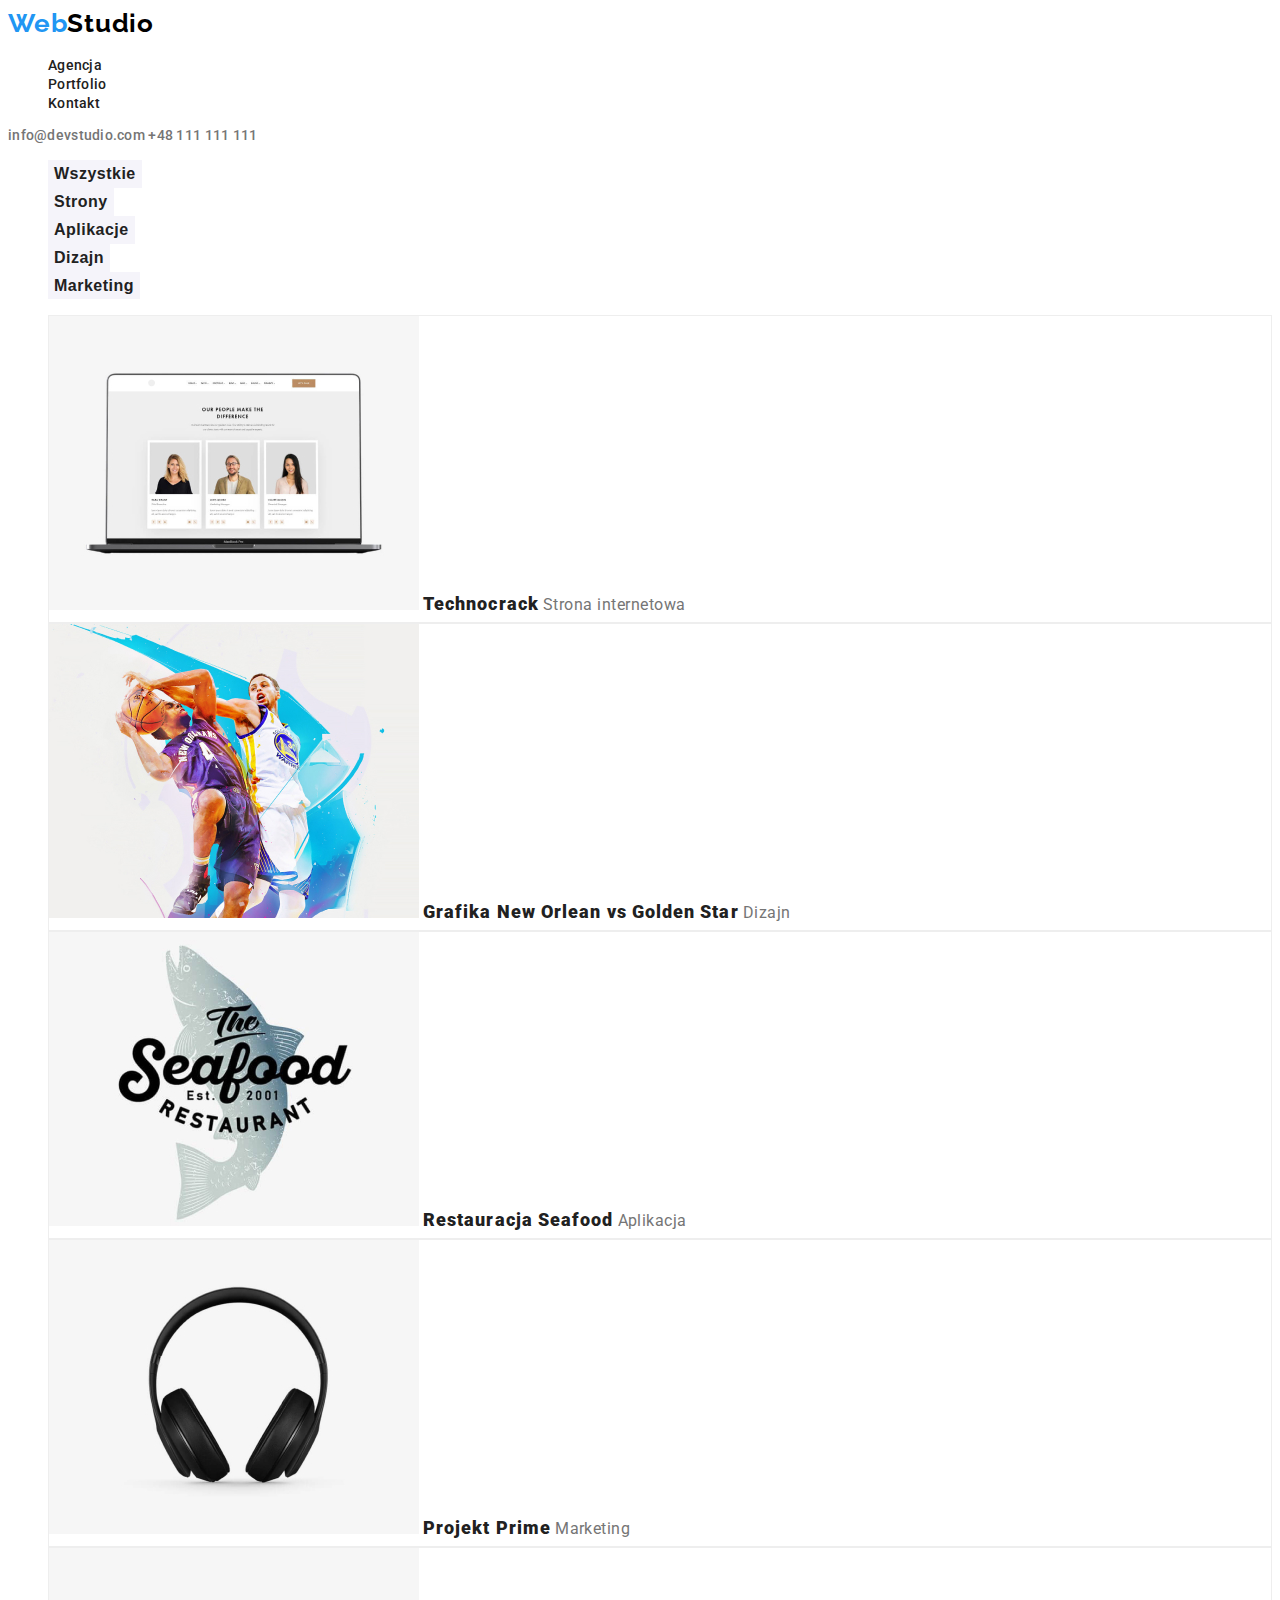
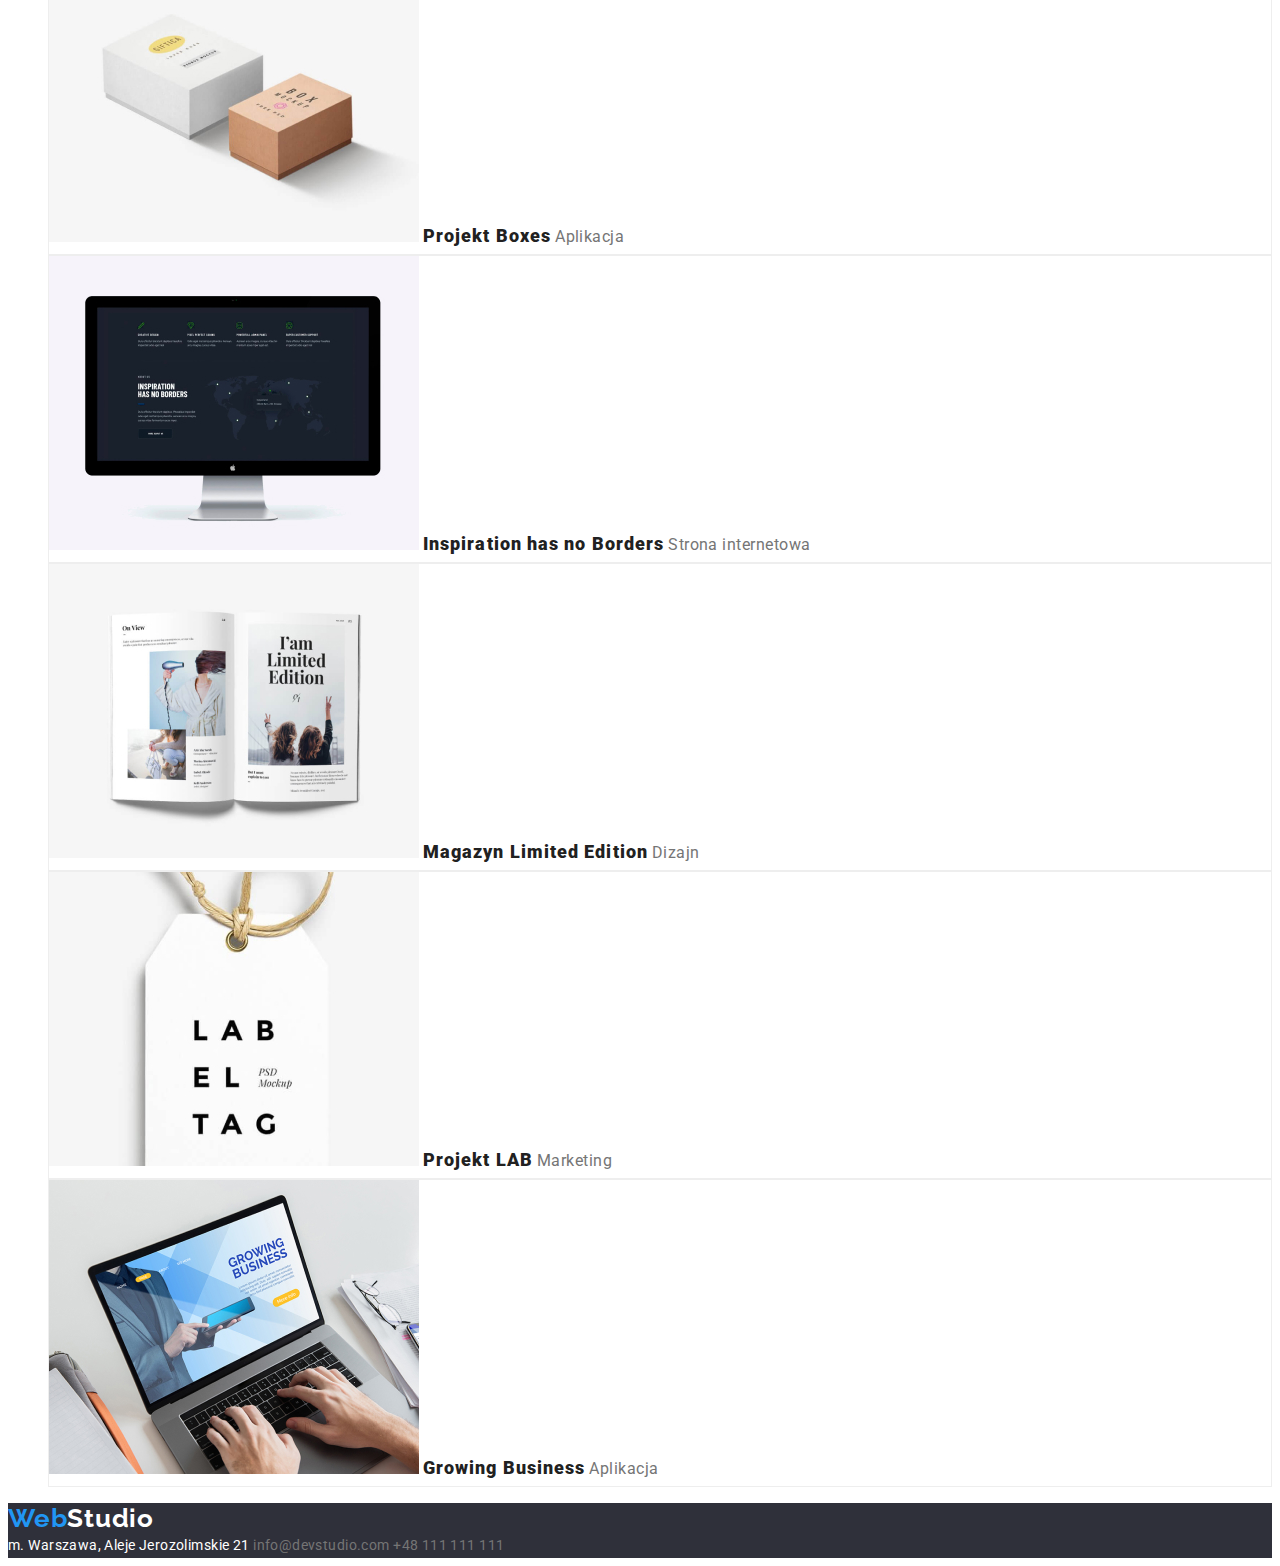
==== portfolio.html @ a043629a "Add files via upload" ====
<!DOCTYPE html>
<html lang="en">
    <head>
        <meta charset="UTF-8" />
        <meta http-equiv="X-UA-Compatible" content="IE=edge" />
        <meta name="viewport" content="width=device-width, initial-scale=1.0" />
        <title>Portfolio zadanie 2 GoIT</title>
        <!--font czcionka-->
        <link rel="preconnect" href="https://fonts.googleapis.com" />
        <link rel="preconnect" href="https://fonts.gstatic.com" crossorigin />
        <link
            href="https://fonts.googleapis.com/css2?family=Raleway:wght@700&family=Roboto:wght@400;500;700;900&display=swap"
            rel="stylesheet"
        />
        <!--CSS-->
        <link rel="stylesheet" href="style.css" />
    </head>
    <body>
        <header>
            <!--navigacja-->
            <nav class="navigation">
                <a class="logo" href="index.html"
                    ><span class="logo-web">Web</span>Studio</a
                >
                <ul class="main-nav">
                    <li><a href="#">Agencja</a></li>
                    <li>
                        <a href="portfolio.html">Portfolio</a>
                    </li>
                    <li><a href="#">Kontakt</a></li>
                </ul>
            </nav>
            <div class="header-contacts">
                <a href="mailto:info@devstudio.com">info@devstudio.com</a>
                <a href="tel:+48111111111">+48 111 111 111</a>
            </div>
        </header>
        <main>
            <!--przyciski-->
            <div class="button-portfolio">
                <ul class="button-portfolio-list">
                    <li>
                        <button type="button">
                            <b>Wszystkie</b>
                        </button>
                    </li>
                    <li>
                        <button type="button">
                            <b>Strony</b>
                        </button>
                    </li>
                    <li>
                        <button type="button">
                            <b>Aplikacje</b>
                        </button>
                    </li>
                    <li>
                        <button type="button">
                            <b>Dizajn</b>
                        </button>
                    </li>
                    <li>
                        <button type="button">
                            <b>Marketing</b>
                        </button>
                    </li>
                </ul>
            </div>
            <!--Menu-->
            <div>
                <ul class="portfolio-pages-list">
                    <li>
                        <img
                            src="images/technocrack.jpg"
                            alt="strona internetowa ekranie laptopa"
                            width="370"
                            height="294"
                        />
                        <span><b>Technocrack</b></span>
                        <span>Strona internetowa</span>
                    </li>
                    <li>
                        <img
                            src="images/new-graphics.jpg"
                            alt="dwóch zawodników koszykówki"
                            width="370"
                            height="294"
                        />
                        <span><b>Grafika New Orlean vs Golden Star</b></span>
                        <span>Dizajn</span>
                    </li>
                    <li>
                        <img
                            src="images/seafood-restaurant.jpg"
                            alt="logo z rybą"
                            width="370"
                            height="294"
                        />
                        <span><b>Restauracja Seafood</b></span>
                        <span>Aplikacja</span>
                    </li>
                    <li>
                        <img
                            src="images/project-prime.jpg"
                            alt="czarne słuchawki"
                            width="370"
                            height="294"
                        />
                        <span><b>Projekt Prime</b></span>
                        <span>Marketing</span>
                    </li>
                    <li>
                        <img
                            src="images/project-boxes.jpg"
                            alt="podpisane pudełka"
                            width="370"
                            height="294"
                        />
                        <span><b>Projekt Boxes</b></span>
                        <span>Aplikacja</span>
                    </li>
                    <li>
                        <img
                            src="images/boards.jpg"
                            alt="ekran monitora z aplikacją"
                            width="370"
                            height="294"
                        />
                        <span><b>Inspiration has no Borders</b></span>
                        <span>Strona internetowa</span>
                    </li>
                    <li>
                        <img
                            src="images/magazines.jpg"
                            alt="magazyn otwarty na losowej stronie"
                            width="370"
                            height="294"
                        />
                        <span><b>Magazyn Limited Edition</b></span>
                        <span>Dizajn</span>
                    </li>
                    <li>
                        <img
                            src="images/lab.jpg"
                            alt="etykieta lab"
                            width="370"
                            height="294"
                        />
                        <span><b>Projekt LAB</b></span>
                        <span>Marketing</span>
                    </li>
                    <li>
                        <img
                            src="images/business.jpg"
                            alt="osoba pracująca na laptopie"
                            width="370"
                            height="294"
                        />
                        <span><b>Growing Business</b></span>
                        <span>Aplikacja</span>
                    </li>
                </ul>
            </div>
        </main>
        <!--stopka-->
        <footer class="main-footer">
            <a class="logo" href="index.html"
                ><span class="logo-web">Web</span
                ><span class="logo-studio">Studio</span></a
            >
            <address class="footer-contacts">
                m. Warszawa, Aleje Jerozolimskie 21
                <a href="mailto:info@devstudio.com">info@devstudio.com</a>
                <a href="tel:+48111111111">+48 111 111 111</a>
            </address>
        </footer>
    </body>
</html>
---- style.css ----
:root {
    --color1: #000000;
    --color2: #2196f3;
    --color3: #757575;
    --color4: #2f303a;
    --color5: #ffffff;
    --color6: #f5f4fa;
    --color7: #212121;
}
body {
    font-family: 'Raleway', sans-serif;
    font-family: 'Roboto', sans-serif;
    color: var(--color7);
    background-color: var(--color5);
}
.navigation a {
    text-decoration: none;
}
.logo {
    color: var(--color1);
    font-family: 'Raleway', sans-serif;
    font-weight: 700;
    font-size: 26px;
    line-height: 1.19;
    letter-spacing: 0.03em;
    text-decoration: none;
}
.logo-web {
    color: var(--color2);
}

.main-nav {
    list-style: none;
}
.main-nav a {
    color: var(--color7);
    font-weight: 500;
    font-size: 14px;
    line-height: 1.14;
    letter-spacing: 0.02em;
}
.main-nav a:hover,
.main-nav a:focus {
    cursor: pointer;
    color: var(--color2);
}

.header-contacts {
    font-weight: 500;
    font-size: 14px;
    line-height: 1.14;
    letter-spacing: 0.02em;
}
.header-contacts a {
    color: var(--color3);
    text-decoration: none;
}
.header-contacts a:hover,
.header-contacts a:focus {
    cursor: pointer;
    color: var(--color2);
}

.main-question {
    background-color: var(--color4);
}
.main-question h1 {
    letter-spacing: 0.06em;
    text-transform: uppercase;
    color: var(--color5);
    font-weight: 900;
    font-size: 44px;
    line-height: 1.36;
}

.main-question button {
    background: var(--color2);
    color: var(--color5);
    font-weight: 700;
    font-size: 16px;
    line-height: 1.88;
    letter-spacing: 0.06em;
    border: none;
    cursor: pointer;
}
.descriptions-list {
    list-style: none;
}

.descriptions-list h3 {
    font-weight: 700;
    font-size: 14px;
    line-height: 1.14;
    letter-spacing: 0.03em;
    text-transform: uppercase;
}
.descriptions-list p {
    color: var(--color3);
    font-size: 14px;
    line-height: 1.71;
    letter-spacing: 0.03em;
}

.specification-images h2 {
    font-weight: 700;
    font-size: 36px;
    line-height: 1.16;
    letter-spacing: 0.03em;
}
.device-photos {
    list-style: none;
}
.our-team h2 {
    font-weight: 700;
    font-size: 36px;
    line-height: 1.16;
    letter-spacing: 0.03em;
}
.team-list {
    background: var(--color6);
    list-style: none;
}
.team-list li {
    background: var(--color5);
}

.team-list span:nth-child(even) {
    color: var(--color7);
    font-weight: 500;
    font-size: 16px;
    line-height: 1.18;
    letter-spacing: 0.03em;
}
.team-list span:nth-child(odd) {
    color: var(--color3);
    font-size: 16px;
    line-height: 1.18;
    letter-spacing: 0.03em;
}

.main-footer {
    background: var(--color4);
}
.logo-studio {
    color: var(--color5);
}
.footer-contacts {
    font-style: normal;
    font-size: 14px;
    line-height: 1.71;
    letter-spacing: 0.03em;
    color: var(--color5);
}
.footer-contacts a {
    color: var(--color3);
    text-decoration: none;
}
.footer-contacts a:hover,
.footer-contacts a:focus {
    cursor: pointer;
    color: var(--color2);
}

.button-portfolio-list {
    list-style: none;
}
.button-portfolio-list button {
    background-color: var(--color6);
    border: none;
    font-weight: 500;
    font-size: 16px;
    line-height: 1.62;
    letter-spacing: 0.03em;
    color: var(--color7);
    cursor: pointer;
}
.button-portfolio-list button:hover,
.button-portfolio-list button:focus {
    color: var(--color5);
    background: var(--color2);
}
.portfolio-pages-list {
    list-style: none;
}
.portfolio-pages-list li {
    border: 1px solid #eeeeee;
}
.portfolio-pages-list span:nth-child(even) {
    font-weight: 700;
    font-size: 18px;
    line-height: 2;
    letter-spacing: 0.06em;
}
.portfolio-pages-list span:nth-child(odd) {
    color: var(--color3);
    font-size: 16px;
    line-height: 1.88;
    letter-spacing: 0.03em;
}
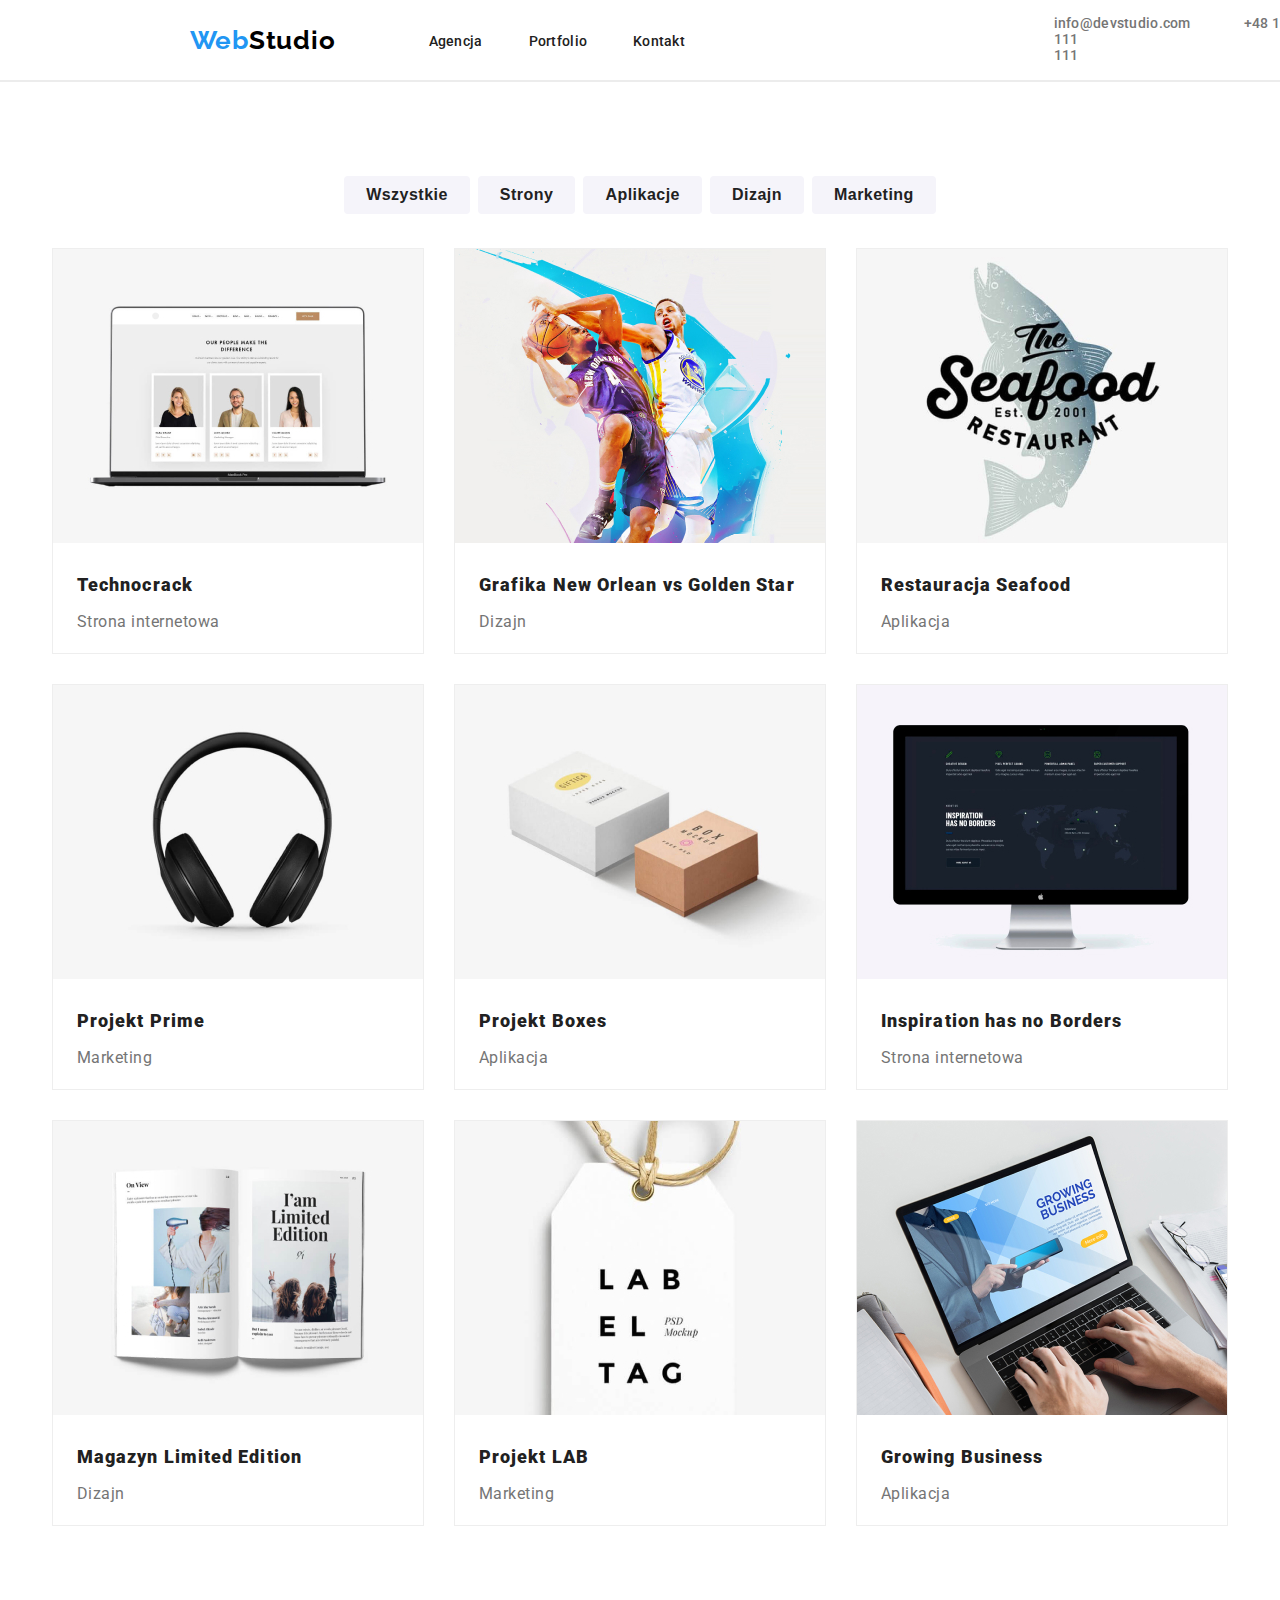
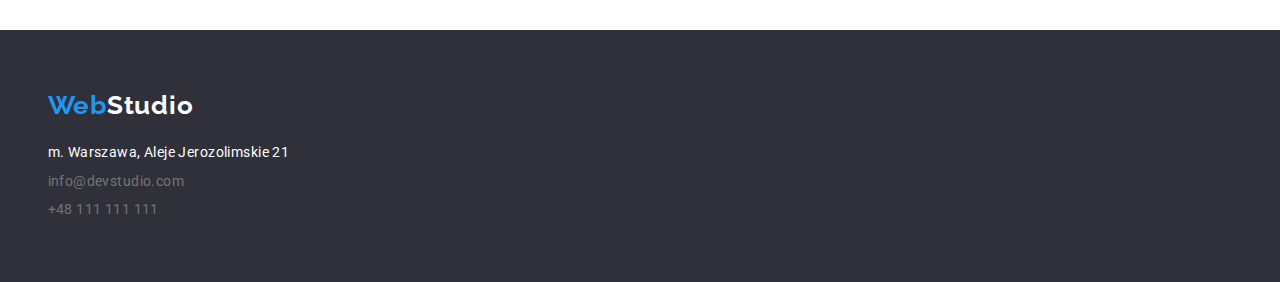
==== commit 47670991: "part 2 all content" ====
--- a/portfolio.html
+++ b/portfolio.html
@@ -1,178 +1,209 @@
 <!DOCTYPE html>
 <html lang="en">
-    <head>
-        <meta charset="UTF-8" />
-        <meta http-equiv="X-UA-Compatible" content="IE=edge" />
-        <meta name="viewport" content="width=device-width, initial-scale=1.0" />
-        <title>Portfolio zadanie 2 GoIT</title>
-        <!--font czcionka-->
-        <link rel="preconnect" href="https://fonts.googleapis.com" />
-        <link rel="preconnect" href="https://fonts.gstatic.com" crossorigin />
-        <link
-            href="https://fonts.googleapis.com/css2?family=Raleway:wght@700&family=Roboto:wght@400;500;700;900&display=swap"
-            rel="stylesheet"
-        />
-        <!--CSS-->
-        <link rel="stylesheet" href="style.css" />
-    </head>
-    <body>
-        <header>
-            <!--navigacja-->
-            <nav class="navigation">
-                <a class="logo" href="index.html"
-                    ><span class="logo-web">Web</span>Studio</a
-                >
-                <ul class="main-nav">
-                    <li><a href="#">Agencja</a></li>
-                    <li>
-                        <a href="portfolio.html">Portfolio</a>
-                    </li>
-                    <li><a href="#">Kontakt</a></li>
-                </ul>
-            </nav>
-            <div class="header-contacts">
-                <a href="mailto:info@devstudio.com">info@devstudio.com</a>
-                <a href="tel:+48111111111">+48 111 111 111</a>
-            </div>
-        </header>
-        <main>
-            <!--przyciski-->
-            <div class="button-portfolio">
-                <ul class="button-portfolio-list">
-                    <li>
-                        <button type="button">
-                            <b>Wszystkie</b>
-                        </button>
-                    </li>
-                    <li>
-                        <button type="button">
-                            <b>Strony</b>
-                        </button>
-                    </li>
-                    <li>
-                        <button type="button">
-                            <b>Aplikacje</b>
-                        </button>
-                    </li>
-                    <li>
-                        <button type="button">
-                            <b>Dizajn</b>
-                        </button>
-                    </li>
-                    <li>
-                        <button type="button">
-                            <b>Marketing</b>
-                        </button>
-                    </li>
-                </ul>
-            </div>
-            <!--Menu-->
-            <div>
-                <ul class="portfolio-pages-list">
-                    <li>
-                        <img
-                            src="images/technocrack.jpg"
-                            alt="strona internetowa ekranie laptopa"
-                            width="370"
-                            height="294"
-                        />
-                        <span><b>Technocrack</b></span>
-                        <span>Strona internetowa</span>
-                    </li>
-                    <li>
-                        <img
-                            src="images/new-graphics.jpg"
-                            alt="dwóch zawodników koszykówki"
-                            width="370"
-                            height="294"
-                        />
-                        <span><b>Grafika New Orlean vs Golden Star</b></span>
-                        <span>Dizajn</span>
-                    </li>
-                    <li>
-                        <img
-                            src="images/seafood-restaurant.jpg"
-                            alt="logo z rybą"
-                            width="370"
-                            height="294"
-                        />
-                        <span><b>Restauracja Seafood</b></span>
-                        <span>Aplikacja</span>
-                    </li>
-                    <li>
-                        <img
-                            src="images/project-prime.jpg"
-                            alt="czarne słuchawki"
-                            width="370"
-                            height="294"
-                        />
-                        <span><b>Projekt Prime</b></span>
-                        <span>Marketing</span>
-                    </li>
-                    <li>
-                        <img
-                            src="images/project-boxes.jpg"
-                            alt="podpisane pudełka"
-                            width="370"
-                            height="294"
-                        />
-                        <span><b>Projekt Boxes</b></span>
-                        <span>Aplikacja</span>
-                    </li>
-                    <li>
-                        <img
-                            src="images/boards.jpg"
-                            alt="ekran monitora z aplikacją"
-                            width="370"
-                            height="294"
-                        />
-                        <span><b>Inspiration has no Borders</b></span>
-                        <span>Strona internetowa</span>
-                    </li>
-                    <li>
-                        <img
-                            src="images/magazines.jpg"
-                            alt="magazyn otwarty na losowej stronie"
-                            width="370"
-                            height="294"
-                        />
-                        <span><b>Magazyn Limited Edition</b></span>
-                        <span>Dizajn</span>
-                    </li>
-                    <li>
-                        <img
-                            src="images/lab.jpg"
-                            alt="etykieta lab"
-                            width="370"
-                            height="294"
-                        />
-                        <span><b>Projekt LAB</b></span>
-                        <span>Marketing</span>
-                    </li>
-                    <li>
-                        <img
-                            src="images/business.jpg"
-                            alt="osoba pracująca na laptopie"
-                            width="370"
-                            height="294"
-                        />
-                        <span><b>Growing Business</b></span>
-                        <span>Aplikacja</span>
-                    </li>
-                </ul>
-            </div>
-        </main>
-        <!--stopka-->
-        <footer class="main-footer">
-            <a class="logo" href="index.html"
-                ><span class="logo-web">Web</span
-                ><span class="logo-studio">Studio</span></a
-            >
-            <address class="footer-contacts">
-                m. Warszawa, Aleje Jerozolimskie 21
-                <a href="mailto:info@devstudio.com">info@devstudio.com</a>
-                <a href="tel:+48111111111">+48 111 111 111</a>
-            </address>
-        </footer>
-    </body>
+  <head>
+    <meta charset="UTF-8" />
+    <meta http-equiv="X-UA-Compatible" content="IE=edge" />
+    <meta name="viewport" content="width=device-width, initial-scale=1.0" />
+    <title>Portfolio zadanie 3 GoIT</title>
+    <!--font czcionka-->
+    <link rel="preconnect" href="https://fonts.googleapis.com" />
+    <link rel="preconnect" href="https://fonts.gstatic.com" crossorigin />
+    <link
+      href="https://fonts.googleapis.com/css2?family=Raleway:wght@700&family=Roboto:wght@400;500;700;900&display=swap"
+      rel="stylesheet"
+    />
+    <!--CSS-->
+    <link
+      rel="stylesheet"
+      href="https://cdnjs.cloudflare.com/ajax/libs/modern-normalize/1.1.0/modern-normalize.min.css"
+      integrity="sha512-wpPYUAdjBVSE4KJnH1VR1HeZfpl1ub8YT/NKx4PuQ5NmX2tKuGu6U/JRp5y+Y8XG2tV+wKQpNHVUX03MfMFn9Q=="
+      crossorigin="anonymous"
+      referrerpolicy="no-referrer"
+    />
+    <link rel="stylesheet" href="css/style.css" />
+  </head>
+  <body>
+    <header class="header">
+      <nav class="navigation">
+        <a class="logo" href="index.html"
+          ><span class="logo-web">Web</span>Studio</a
+        >
+        <ul class="main-nav">
+          <li><a href="#">Agencja</a></li>
+          <li>
+            <a href="portfolio.html">Portfolio</a>
+          </li>
+          <li><a href="#">Kontakt</a></li>
+        </ul>
+      </nav>
+      <div class="header-contacts">
+        <a href="mailto:info@devstudio.com">info@devstudio.com</a>
+        <a href="tel:+48111111111" class="phone-number">+48 111 111 111</a>
+      </div>
+    </header>
+    <div class="line"></div>
+    <main class="portfolio-main">
+      <!--przyciski-->
+      <div class="button-portfolio">
+        <ul class="button-portfolio-list">
+          <li>
+            <button type="button">
+              <b>Wszystkie</b>
+            </button>
+          </li>
+          <li>
+            <button type="button">
+              <b>Strony</b>
+            </button>
+          </li>
+          <li>
+            <button type="button">
+              <b>Aplikacje</b>
+            </button>
+          </li>
+          <li>
+            <button type="button">
+              <b>Dizajn</b>
+            </button>
+          </li>
+          <li>
+            <button type="button">
+              <b>Marketing</b>
+            </button>
+          </li>
+        </ul>
+      </div>
+      <!--Menu-->
+      <div class="row-gap">
+        <ul class="portfolio-pages-list first-row">
+          <li>
+            <img
+              src="images/technocrack.jpg"
+              alt="strona internetowa ekranie laptopa"
+              width="370"
+              height="294"
+            />
+            <div class="tale">
+              <span><b>Technocrack</b></span>
+              <span>Strona internetowa</span>
+            </div>
+          </li>
+          <li>
+            <img
+              src="images/new-graphics.jpg"
+              alt="dwóch zawodników koszykówki"
+              width="370"
+              height="294"
+            />
+            <div class="tale">
+              <span><b>Grafika New Orlean vs Golden Star</b></span>
+              <span>Dizajn</span>
+            </div>
+          </li>
+          <li>
+            <img
+              src="images/seafood-restaurant.jpg"
+              alt="logo z rybą"
+              width="370"
+              height="294"
+            />
+            <div class="tale">
+              <span><b>Restauracja Seafood</b></span>
+              <span>Aplikacja</span>
+            </div>
+          </li>
+        </ul>
+        <ul class="portfolio-pages-list second-row">
+          <li>
+            <img
+              src="images/project-prime.jpg"
+              alt="czarne słuchawki"
+              width="370"
+              height="294"
+            />
+            <div class="tale">
+              <span><b>Projekt Prime</b></span>
+              <span>Marketing</span>
+            </div>
+          </li>
+          <li>
+            <img
+              src="images/project-boxes.jpg"
+              alt="podpisane pudełka"
+              width="370"
+              height="294"
+            />
+            <div class="tale">
+              <span><b>Projekt Boxes</b></span>
+              <span>Aplikacja</span>
+            </div>
+          </li>
+          <li>
+            <img
+              src="images/boards.jpg"
+              alt="ekran monitora z aplikacją"
+              width="370"
+              height="294"
+            />
+            <div class="tale">
+              <span><b>Inspiration has no Borders</b></span>
+              <span>Strona internetowa</span>
+            </div>
+          </li>
+        </ul>
+        <ul class="portfolio-pages-list third-row">
+          <li>
+            <img
+              src="images/magazines.jpg"
+              alt="magazyn otwarty na losowej stronie"
+              width="370"
+              height="294"
+            />
+            <div class="tale">
+              <span><b>Magazyn Limited Edition</b></span>
+              <span>Dizajn</span>
+            </div>
+          </li>
+          <li>
+            <img
+              src="images/lab.jpg"
+              alt="etykieta lab"
+              width="370"
+              height="294"
+            />
+            <div class="tale">
+              <span><b>Projekt LAB</b></span>
+              <span>Marketing</span>
+            </div>
+          </li>
+          <li>
+            <img
+              src="images/business.jpg"
+              alt="osoba pracująca na laptopie"
+              width="370"
+              height="294"
+            />
+            <div class="tale">
+              <span><b>Growing Business</b></span>
+              <span>Aplikacja</span>
+            </div>
+          </li>
+        </ul>
+      </div>
+    </main>
+    <!--stopka-->
+    <footer class="main-footer">
+      <div class="container">
+        <a class="logo" href="index.html"
+          ><span class="logo-web">Web</span
+          ><span class="logo-studio">Studio</span></a
+        >
+        <address class="footer-contacts">
+          m. Warszawa, Aleje Jerozolimskie 21
+          <a href="mailto:info@devstudio.com">info@devstudio.com</a>
+          <a href="tel:+48111111111">+48 111 111 111</a>
+        </address>
+      </div>
+    </footer>
+  </body>
 </html>
--- a/css/style.css
+++ b/css/style.css
@@ -0,0 +1,375 @@
+:root {
+  --color1: #000000;
+  --color2: #2196f3;
+  --color3: #757575;
+  --color4: #2f303a;
+  --color5: #ffffff;
+  --color6: #f5f4fa;
+  --color7: #212121;
+  --color8: #ececec;
+}
+* {
+  margin: 0;
+  padding: 9;
+}
+body {
+  font-family: "Raleway", sans-serif;
+  font-family: "Roboto", sans-serif;
+  color: var(--color7);
+  background-color: var(--color5);
+}
+
+a {
+  text-decoration: none;
+}
+ul {
+  list-style: none;
+}
+
+.header {
+  height: 80px;
+  display: flex;
+  align-items: center;
+  padding-top: 0px;
+  margin: 0 auto;
+  justify-content: center;
+}
+.navigation {
+  display: flex;
+  padding-left: 215px;
+}
+
+.logo {
+  color: var(--color1);
+  font-family: "Raleway", sans-serif;
+  font-weight: 700;
+  font-size: 26px;
+  line-height: 1.19;
+  letter-spacing: 0.03em;
+  text-decoration: none;
+}
+.logo-web {
+  color: var(--color2);
+}
+.main-nav {
+  display: flex;
+  align-items: center;
+  width: 254px;
+  margin: 0;
+  margin-right: 371px;
+  margin-left: 93px;
+  gap: 46px;
+  padding-left: 0px;
+}
+.main-nav a {
+  color: var(--color7);
+  font-weight: 500;
+  font-size: 14px;
+  line-height: 1.14;
+  letter-spacing: 0.02em;
+}
+.main-nav a:hover,
+.main-nav a:focus {
+  cursor: pointer;
+  color: var(--color2);
+}
+
+.header-contacts {
+  font-weight: 500;
+  font-size: 14px;
+  line-height: 1.14;
+  letter-spacing: 0.02em;
+}
+.header-contacts a {
+  color: var(--color3);
+}
+.header-contacts a:hover,
+.header-contacts a:focus {
+  cursor: pointer;
+  color: var(--color2);
+}
+.main {
+  margin: 0 auto;
+}
+.main-question {
+  background-color: var(--color4);
+  height: 600px;
+  display: flex;
+  flex-direction: column;
+  align-items: center;
+  gap: 40px;
+  justify-content: center;
+}
+.main-question h1 {
+  letter-spacing: 0.06em;
+  text-transform: uppercase;
+  color: var(--color5);
+  font-weight: 900;
+  font-size: 44px;
+  line-height: 1.36;
+}
+
+.main-question button {
+  background: var(--color2);
+  color: var(--color5);
+  font-weight: 700;
+  font-size: 16px;
+  line-height: 1.88;
+  letter-spacing: 0.06em;
+  cursor: pointer;
+  box-shadow: 0px 4px 4px rgba(0, 0, 0, 0.15);
+  border-radius: 4px;
+  width: 200px;
+  height: 50px;
+}
+.descriptions-list {
+  display: flex;
+  justify-content: center;
+  gap: 30px;
+  margin-top: 94px;
+  padding-left: 0px;
+}
+
+.descriptions-list h3 {
+  font-weight: 700;
+  font-size: 14px;
+  line-height: 1.14;
+  letter-spacing: 0.03em;
+  text-transform: uppercase;
+}
+.descriptions-list p {
+  color: var(--color3);
+  font-size: 14px;
+  line-height: 1.71;
+  letter-spacing: 0.03em;
+  width: 270px;
+  height: 75px;
+  padding-top: 10px;
+}
+.specification-images {
+  display: flex;
+  justify-items: center;
+  flex-direction: column;
+  align-items: center;
+  gap: 50px;
+}
+.specification-images h2 {
+  font-weight: 700;
+  font-size: 36px;
+  line-height: 1.16;
+  letter-spacing: 0.03em;
+  margin-top: 94px;
+}
+.device-photos {
+  display: flex;
+  gap: 30px;
+  margin-bottom: 94px;
+  padding-left: 0px;
+}
+
+.our-team {
+  padding-top: 94px;
+  background: var(--color6);
+  display: flex;
+  flex-direction: column;
+  gap: 50px;
+}
+
+.our-team h2 {
+  font-weight: 700;
+  font-size: 36px;
+  line-height: 1.16;
+  letter-spacing: 0.03em;
+  text-align: center;
+}
+.team-list {
+  display: flex;
+  justify-content: center;
+  align-items: center;
+  gap: 30px;
+  margin-bottom: 94px;
+  padding-left: 0px;
+}
+.team-list li {
+  background: var(--color5);
+  width: 270px;
+  height: 368px;
+  box-shadow: 0px 1px 3px rgba(0, 0, 0, 0.12), 0px 1px 1px rgba(0, 0, 0, 0.14),
+    0px 2px 1px rgba(0, 0, 0, 0.2);
+  border-radius: 0px 0px 4px 4px;
+  display: flex;
+  flex-direction: column;
+  gap: 30px;
+}
+
+.team-list span:nth-child(odd) {
+  color: var(--color7);
+  font-weight: 500;
+  font-size: 16px;
+  line-height: 1.18;
+  letter-spacing: 0.03em;
+}
+.team-list span:nth-child(even) {
+  color: var(--color3);
+  font-size: 16px;
+  line-height: 1.18;
+  letter-spacing: 0.03em;
+}
+
+.team-list .employee {
+  display: flex;
+  flex-direction: column;
+  gap: 10px;
+  align-items: center;
+}
+
+.main-footer {
+  background: var(--color4);
+  height: 252px;
+  display: flex;
+  justify-content: center;
+}
+
+.main-footer .container {
+  display: flex;
+  flex-direction: column;
+  gap: 20px;
+  justify-content: center;
+  padding-left: 15px;
+}
+
+.logo-studio {
+  color: var(--color5);
+}
+
+.footer-contacts {
+  font-style: normal;
+  font-size: 14px;
+  line-height: 1.71;
+  letter-spacing: 0.03em;
+  color: var(--color5);
+  display: flex;
+  flex-direction: column;
+  justify-content: space-between;
+  height: 81px;
+}
+
+.footer-contacts a {
+  color: var(--color3);
+}
+
+.footer-contacts a:hover,
+.footer-contacts a:focus {
+  cursor: pointer;
+  color: var(--color2);
+}
+
+.portfolio-main {
+  height: 1360px;
+  margin-top: 94px;
+  margin-bottom: 94px;
+  display: flex;
+  flex-direction: column;
+  align-items: center;
+  gap: 34px;
+}
+
+.button-portfolio-list {
+  display: flex;
+  gap: 8px;
+  padding: 0;
+  width: 572;
+  height: 54;
+}
+
+.button-portfolio-list button {
+  background-color: var(--color6);
+  border: none;
+  font-weight: 500;
+  font-size: 16px;
+  line-height: 1.62;
+  letter-spacing: 0.03em;
+  color: var(--color7);
+  cursor: pointer;
+  border-radius: 4px;
+  padding: 6px 22px;
+}
+.button-portfolio-list button:hover,
+.button-portfolio-list button:focus {
+  color: var(--color5);
+  background: var(--color2);
+  box-shadow: 0px 3px 1px rgba(0, 0, 0, 0.1), 0px 1px 2px rgba(0, 0, 0, 0.08),
+    0px 2px 2px rgba(0, 0, 0, 0.12);
+  border-radius: 4px;
+}
+
+.portfolio-pages-list {
+  display: flex;
+  padding-left: 0%;
+}
+
+.first-row {
+  display: flex;
+  gap: 30px;
+  padding-left: 0;
+  padding-right: 0;
+}
+
+.second-row {
+  display: flex;
+  gap: 30px;
+  padding-left: 0;
+  padding-right: 0;
+}
+
+.third-row {
+  display: flex;
+  gap: 30px;
+  padding-left: 0;
+  padding-right: 0;
+}
+
+.row-gap {
+  display: flex;
+  flex-direction: column;
+  gap: 30px;
+}
+.tale {
+  display: flex;
+  flex-direction: column;
+  gap: 4px;
+  align-items: flex-start;
+  padding: 20px 24px;
+}
+.portfolio-pages-list li {
+  border: 1px solid #eeeeee;
+  width: 370px;
+  height: 404px;
+}
+.portfolio-pages-list span:nth-child(odd) {
+  font-weight: 700;
+  font-size: 18px;
+  line-height: 2;
+  letter-spacing: 0.06em;
+}
+.portfolio-pages-list span:nth-child(even) {
+  color: var(--color3);
+  font-size: 16px;
+  line-height: 1.88;
+  letter-spacing: 0.03em;
+}
+
+.container {
+  width: 1200px;
+  margin: 0;
+}
+
+.phone-number {
+  margin-left: 50px;
+  margin-right: 227px;
+  padding: 0;
+}
+
+.line {
+  border: 1px solid var(--color8);
+}
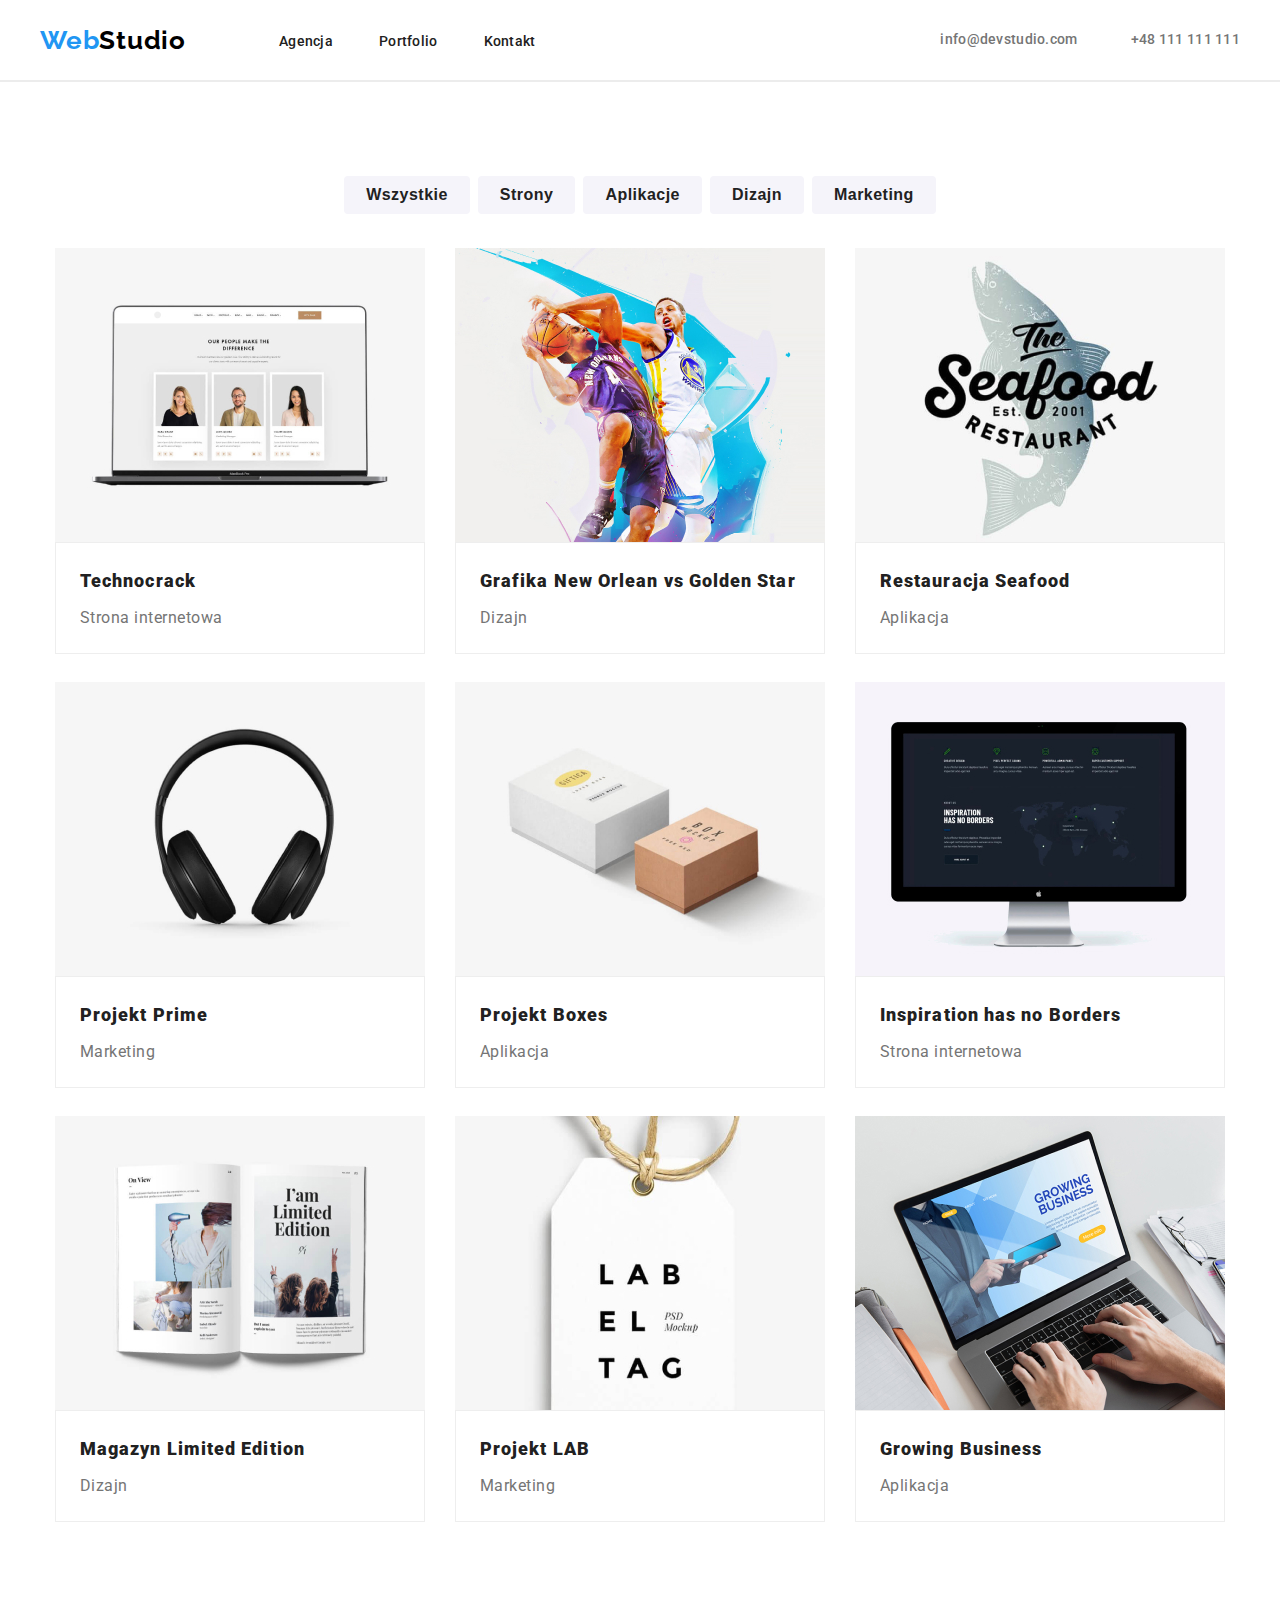
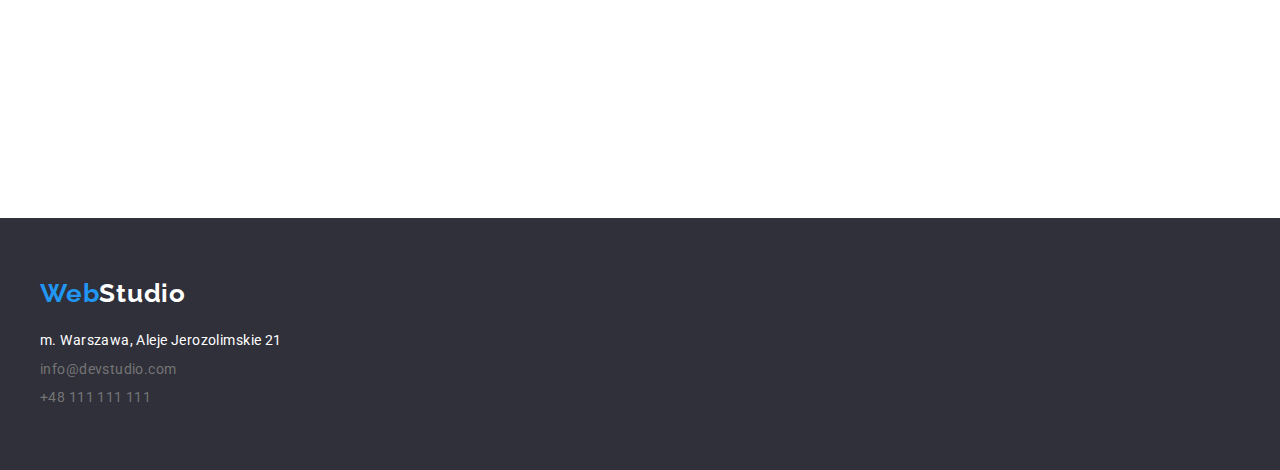
==== commit deaed172: "fix part 3" ====
--- a/portfolio.html
+++ b/portfolio.html
@@ -23,7 +23,7 @@
     <link rel="stylesheet" href="css/style.css" />
   </head>
   <body>
-    <header class="header">
+    <header class="header container">
       <nav class="navigation">
         <a class="logo" href="index.html"
           ><span class="logo-web">Web</span>Studio</a
@@ -42,7 +42,7 @@
       </div>
     </header>
     <div class="line"></div>
-    <main class="portfolio-main">
+    <main class="portfolio-main section">
       <!--przyciski-->
       <div class="button-portfolio">
         <ul class="button-portfolio-list">
--- a/css/style.css
+++ b/css/style.css
@@ -10,13 +10,15 @@
 }
 * {
   margin: 0;
-  padding: 9;
+  padding: 0;
 }
 body {
-  font-family: "Raleway", sans-serif;
   font-family: "Roboto", sans-serif;
   color: var(--color7);
   background-color: var(--color5);
+  max-width: 1600px;
+  margin-left: auto;
+  margin-right: auto;
 }
 
 a {
@@ -32,11 +34,10 @@
   align-items: center;
   padding-top: 0px;
   margin: 0 auto;
-  justify-content: center;
+  justify-content: space-between;
 }
 .navigation {
   display: flex;
-  padding-left: 215px;
 }
 
 .logo {
@@ -54,9 +55,9 @@
 .main-nav {
   display: flex;
   align-items: center;
-  width: 254px;
+
   margin: 0;
-  margin-right: 371px;
+
   margin-left: 93px;
   gap: 46px;
   padding-left: 0px;
@@ -79,6 +80,7 @@
   font-size: 14px;
   line-height: 1.14;
   letter-spacing: 0.02em;
+  margin-right: 0px;
 }
 .header-contacts a {
   color: var(--color3);
@@ -107,6 +109,9 @@
   font-weight: 900;
   font-size: 44px;
   line-height: 1.36;
+  margin-left: 452px;
+  margin-right: 452px;
+  text-align: center;
 }
 
 .main-question button {
@@ -121,12 +126,14 @@
   border-radius: 4px;
   width: 200px;
   height: 50px;
+  border: none;
+  outline: none;
 }
 .descriptions-list {
   display: flex;
   justify-content: center;
   gap: 30px;
-  margin-top: 94px;
+
   padding-left: 0px;
 }
 
@@ -152,18 +159,18 @@
   flex-direction: column;
   align-items: center;
   gap: 50px;
+  margin-bottom: 94px;
 }
 .specification-images h2 {
   font-weight: 700;
   font-size: 36px;
   line-height: 1.16;
   letter-spacing: 0.03em;
-  margin-top: 94px;
 }
 .device-photos {
   display: flex;
   gap: 30px;
-  margin-bottom: 94px;
+
   padding-left: 0px;
 }
 
@@ -266,8 +273,8 @@
 
 .portfolio-main {
   height: 1360px;
-  margin-top: 94px;
-  margin-bottom: 94px;
+
+  margin-bottom: 188px;
   display: flex;
   flex-direction: column;
   align-items: center;
@@ -340,9 +347,10 @@
   gap: 4px;
   align-items: flex-start;
   padding: 20px 24px;
+  border: 1px solid #eeeeee;
+  margin-top: -4px;
 }
 .portfolio-pages-list li {
-  border: 1px solid #eeeeee;
   width: 370px;
   height: 404px;
 }
@@ -361,13 +369,17 @@
 
 .container {
   width: 1200px;
-  margin: 0;
+  margin: 0 auto;
+  padding: 0 15px;
+}
+
+.section {
+  padding-top: 94px;
+  padding-bottom: 94px;
 }
 
 .phone-number {
   margin-left: 50px;
-  margin-right: 227px;
-  padding: 0;
 }
 
 .line {
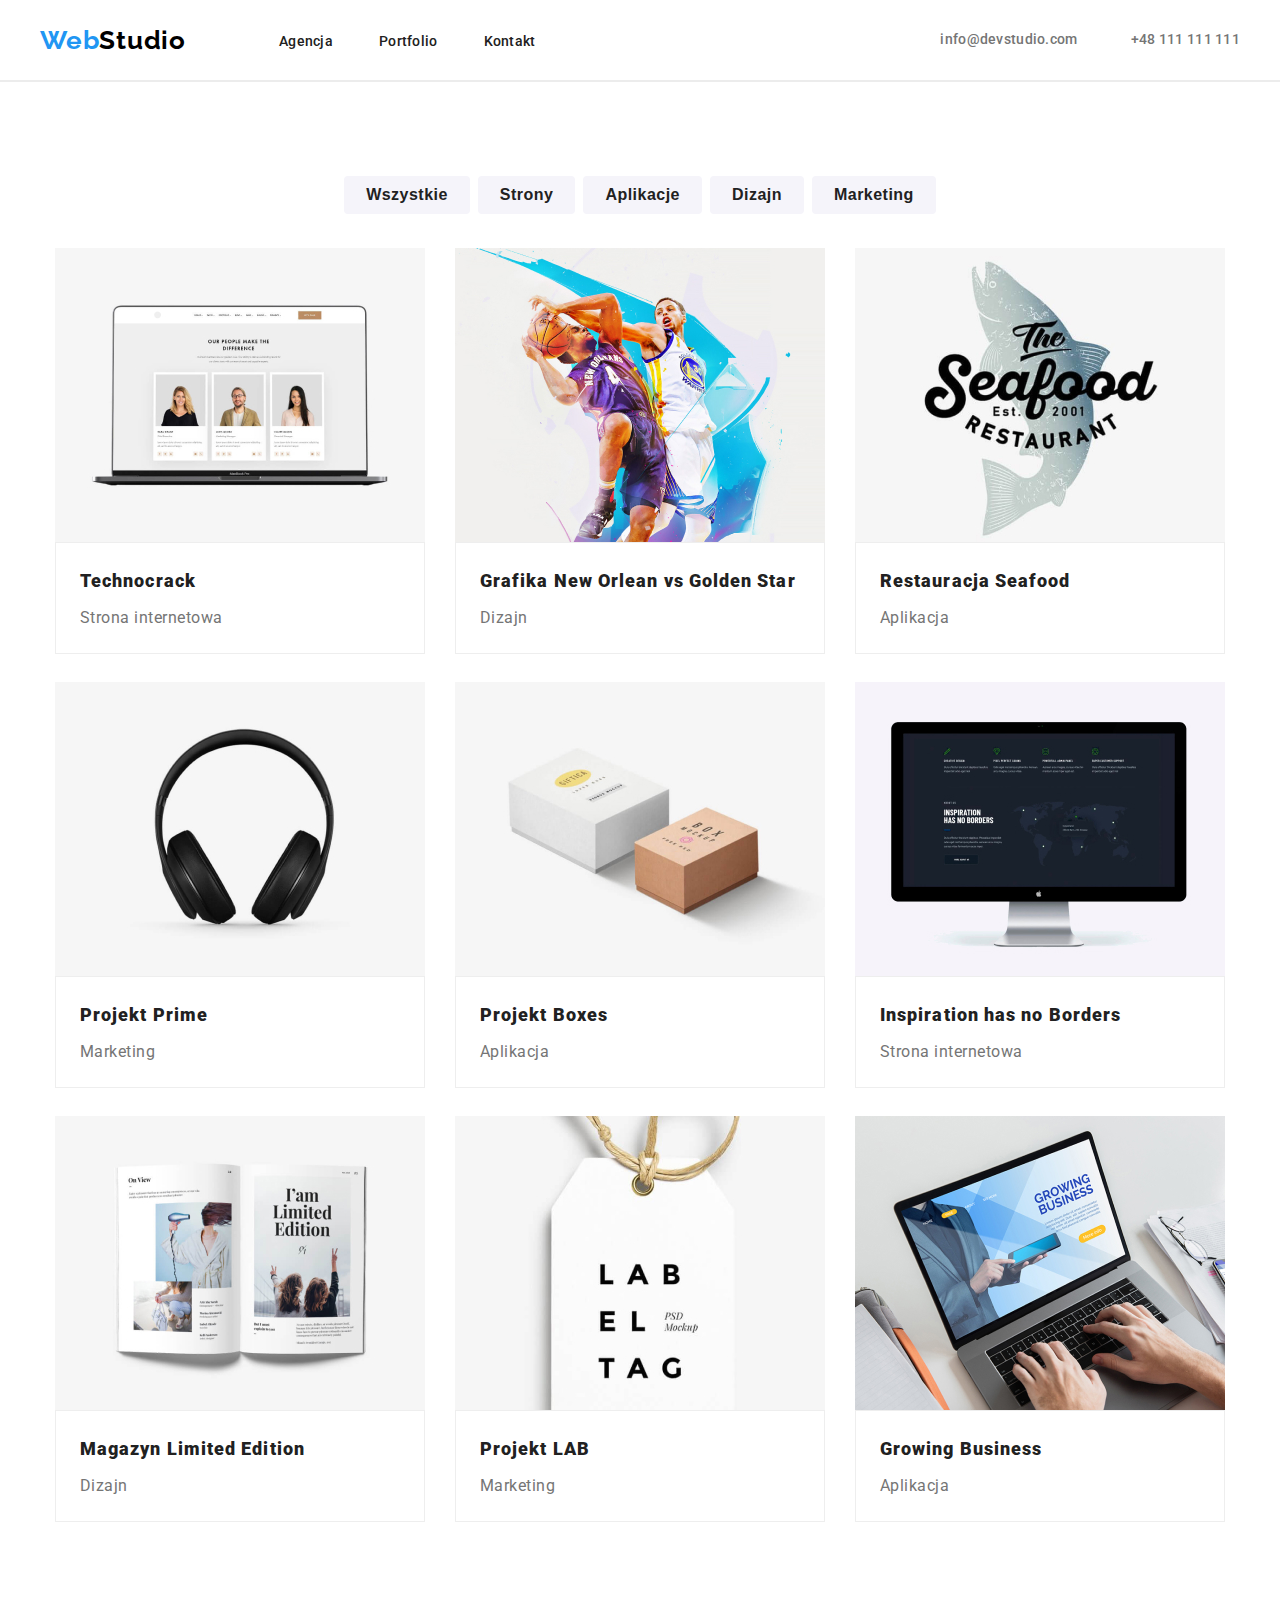
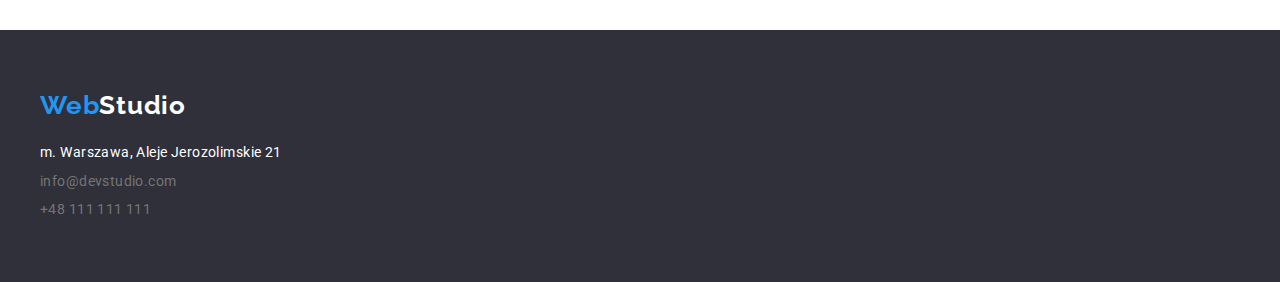
==== commit 4a84e34f: "fix part 4" ====
--- a/portfolio.html
+++ b/portfolio.html
@@ -1,209 +1,218 @@
 <!DOCTYPE html>
 <html lang="en">
-  <head>
-    <meta charset="UTF-8" />
-    <meta http-equiv="X-UA-Compatible" content="IE=edge" />
-    <meta name="viewport" content="width=device-width, initial-scale=1.0" />
-    <title>Portfolio zadanie 3 GoIT</title>
-    <!--font czcionka-->
-    <link rel="preconnect" href="https://fonts.googleapis.com" />
-    <link rel="preconnect" href="https://fonts.gstatic.com" crossorigin />
-    <link
-      href="https://fonts.googleapis.com/css2?family=Raleway:wght@700&family=Roboto:wght@400;500;700;900&display=swap"
-      rel="stylesheet"
-    />
-    <!--CSS-->
-    <link
-      rel="stylesheet"
-      href="https://cdnjs.cloudflare.com/ajax/libs/modern-normalize/1.1.0/modern-normalize.min.css"
-      integrity="sha512-wpPYUAdjBVSE4KJnH1VR1HeZfpl1ub8YT/NKx4PuQ5NmX2tKuGu6U/JRp5y+Y8XG2tV+wKQpNHVUX03MfMFn9Q=="
-      crossorigin="anonymous"
-      referrerpolicy="no-referrer"
-    />
-    <link rel="stylesheet" href="css/style.css" />
-  </head>
-  <body>
-    <header class="header container">
-      <nav class="navigation">
-        <a class="logo" href="index.html"
-          ><span class="logo-web">Web</span>Studio</a
-        >
-        <ul class="main-nav">
-          <li><a href="#">Agencja</a></li>
-          <li>
-            <a href="portfolio.html">Portfolio</a>
-          </li>
-          <li><a href="#">Kontakt</a></li>
-        </ul>
-      </nav>
-      <div class="header-contacts">
-        <a href="mailto:info@devstudio.com">info@devstudio.com</a>
-        <a href="tel:+48111111111" class="phone-number">+48 111 111 111</a>
-      </div>
-    </header>
-    <div class="line"></div>
-    <main class="portfolio-main section">
-      <!--przyciski-->
-      <div class="button-portfolio">
-        <ul class="button-portfolio-list">
-          <li>
-            <button type="button">
-              <b>Wszystkie</b>
-            </button>
-          </li>
-          <li>
-            <button type="button">
-              <b>Strony</b>
-            </button>
-          </li>
-          <li>
-            <button type="button">
-              <b>Aplikacje</b>
-            </button>
-          </li>
-          <li>
-            <button type="button">
-              <b>Dizajn</b>
-            </button>
-          </li>
-          <li>
-            <button type="button">
-              <b>Marketing</b>
-            </button>
-          </li>
-        </ul>
-      </div>
-      <!--Menu-->
-      <div class="row-gap">
-        <ul class="portfolio-pages-list first-row">
-          <li>
-            <img
-              src="images/technocrack.jpg"
-              alt="strona internetowa ekranie laptopa"
-              width="370"
-              height="294"
-            />
-            <div class="tale">
-              <span><b>Technocrack</b></span>
-              <span>Strona internetowa</span>
+    <head>
+        <meta charset="UTF-8" />
+        <meta http-equiv="X-UA-Compatible" content="IE=edge" />
+        <meta name="viewport" content="width=device-width, initial-scale=1.0" />
+        <title>Portfolio zadanie 3 GoIT</title>
+        <!--font czcionka-->
+        <link rel="preconnect" href="https://fonts.googleapis.com" />
+        <link rel="preconnect" href="https://fonts.gstatic.com" crossorigin />
+        <link
+            href="https://fonts.googleapis.com/css2?family=Raleway:wght@700&family=Roboto:wght@400;500;700;900&display=swap"
+            rel="stylesheet"
+        />
+        <!--CSS-->
+        <link
+            rel="stylesheet"
+            href="https://cdnjs.cloudflare.com/ajax/libs/modern-normalize/1.1.0/modern-normalize.min.css"
+            integrity="sha512-wpPYUAdjBVSE4KJnH1VR1HeZfpl1ub8YT/NKx4PuQ5NmX2tKuGu6U/JRp5y+Y8XG2tV+wKQpNHVUX03MfMFn9Q=="
+            crossorigin="anonymous"
+            referrerpolicy="no-referrer"
+        />
+        <link rel="stylesheet" href="css/style.css" />
+    </head>
+    <body>
+        <header class="header">
+            <div class="container">
+                <nav class="navigation">
+                    <a class="logo" href="index.html"
+                        ><span class="logo-web">Web</span>Studio</a
+                    >
+                    <ul class="main-nav">
+                        <li><a href="#">Agencja</a></li>
+                        <li>
+                            <a href="portfolio.html">Portfolio</a>
+                        </li>
+                        <li><a href="#">Kontakt</a></li>
+                    </ul>
+                </nav>
+                <div class="header-contacts">
+                    <a href="mailto:info@devstudio.com">info@devstudio.com</a>
+                    <a href="tel:+48111111111" class="phone-number"
+                        >+48 111 111 111</a
+                    >
+                </div>
             </div>
-          </li>
-          <li>
-            <img
-              src="images/new-graphics.jpg"
-              alt="dwóch zawodników koszykówki"
-              width="370"
-              height="294"
-            />
-            <div class="tale">
-              <span><b>Grafika New Orlean vs Golden Star</b></span>
-              <span>Dizajn</span>
+            <div class="line"></div>
+        </header>
+        <main class="portfolio-main section">
+            <div class="container">
+                <div class="button-portfolio">
+                    <ul class="button-portfolio-list">
+                        <li>
+                            <button type="button">
+                                <b>Wszystkie</b>
+                            </button>
+                        </li>
+                        <li>
+                            <button type="button">
+                                <b>Strony</b>
+                            </button>
+                        </li>
+                        <li>
+                            <button type="button">
+                                <b>Aplikacje</b>
+                            </button>
+                        </li>
+                        <li>
+                            <button type="button">
+                                <b>Dizajn</b>
+                            </button>
+                        </li>
+                        <li>
+                            <button type="button">
+                                <b>Marketing</b>
+                            </button>
+                        </li>
+                    </ul>
+                </div>
+                <!--Menu-->
+                <div class="row-gap">
+                    <ul class="portfolio-pages-list first-row">
+                        <li>
+                            <img
+                                src="images/technocrack.jpg"
+                                alt="strona internetowa ekranie laptopa"
+                                width="370"
+                                height="294"
+                            />
+                            <div class="tale">
+                                <span><b>Technocrack</b></span>
+                                <span>Strona internetowa</span>
+                            </div>
+                        </li>
+                        <li>
+                            <img
+                                src="images/new-graphics.jpg"
+                                alt="dwóch zawodników koszykówki"
+                                width="370"
+                                height="294"
+                            />
+                            <div class="tale">
+                                <span
+                                    ><b
+                                        >Grafika New Orlean vs Golden Star</b
+                                    ></span
+                                >
+                                <span>Dizajn</span>
+                            </div>
+                        </li>
+                        <li>
+                            <img
+                                src="images/seafood-restaurant.jpg"
+                                alt="logo z rybą"
+                                width="370"
+                                height="294"
+                            />
+                            <div class="tale">
+                                <span><b>Restauracja Seafood</b></span>
+                                <span>Aplikacja</span>
+                            </div>
+                        </li>
+                    </ul>
+                    <ul class="portfolio-pages-list second-row">
+                        <li>
+                            <img
+                                src="images/project-prime.jpg"
+                                alt="czarne słuchawki"
+                                width="370"
+                                height="294"
+                            />
+                            <div class="tale">
+                                <span><b>Projekt Prime</b></span>
+                                <span>Marketing</span>
+                            </div>
+                        </li>
+                        <li>
+                            <img
+                                src="images/project-boxes.jpg"
+                                alt="podpisane pudełka"
+                                width="370"
+                                height="294"
+                            />
+                            <div class="tale">
+                                <span><b>Projekt Boxes</b></span>
+                                <span>Aplikacja</span>
+                            </div>
+                        </li>
+                        <li>
+                            <img
+                                src="images/boards.jpg"
+                                alt="ekran monitora z aplikacją"
+                                width="370"
+                                height="294"
+                            />
+                            <div class="tale">
+                                <span><b>Inspiration has no Borders</b></span>
+                                <span>Strona internetowa</span>
+                            </div>
+                        </li>
+                    </ul>
+                    <ul class="portfolio-pages-list third-row">
+                        <li>
+                            <img
+                                src="images/magazines.jpg"
+                                alt="magazyn otwarty na losowej stronie"
+                                width="370"
+                                height="294"
+                            />
+                            <div class="tale">
+                                <span><b>Magazyn Limited Edition</b></span>
+                                <span>Dizajn</span>
+                            </div>
+                        </li>
+                        <li>
+                            <img
+                                src="images/lab.jpg"
+                                alt="etykieta lab"
+                                width="370"
+                                height="294"
+                            />
+                            <div class="tale">
+                                <span><b>Projekt LAB</b></span>
+                                <span>Marketing</span>
+                            </div>
+                        </li>
+                        <li>
+                            <img
+                                src="images/business.jpg"
+                                alt="osoba pracująca na laptopie"
+                                width="370"
+                                height="294"
+                            />
+                            <div class="tale">
+                                <span><b>Growing Business</b></span>
+                                <span>Aplikacja</span>
+                            </div>
+                        </li>
+                    </ul>
+                </div>
             </div>
-          </li>
-          <li>
-            <img
-              src="images/seafood-restaurant.jpg"
-              alt="logo z rybą"
-              width="370"
-              height="294"
-            />
-            <div class="tale">
-              <span><b>Restauracja Seafood</b></span>
-              <span>Aplikacja</span>
+        </main>
+        <!--stopka-->
+        <footer class="main-footer">
+            <div class="container">
+                <a class="logo" href="index.html"
+                    ><span class="logo-web">Web</span
+                    ><span class="logo-studio">Studio</span></a
+                >
+                <address class="footer-contacts">
+                    m. Warszawa, Aleje Jerozolimskie 21
+                    <a href="mailto:info@devstudio.com">info@devstudio.com</a>
+                    <a href="tel:+48111111111">+48 111 111 111</a>
+                </address>
             </div>
-          </li>
-        </ul>
-        <ul class="portfolio-pages-list second-row">
-          <li>
-            <img
-              src="images/project-prime.jpg"
-              alt="czarne słuchawki"
-              width="370"
-              height="294"
-            />
-            <div class="tale">
-              <span><b>Projekt Prime</b></span>
-              <span>Marketing</span>
-            </div>
-          </li>
-          <li>
-            <img
-              src="images/project-boxes.jpg"
-              alt="podpisane pudełka"
-              width="370"
-              height="294"
-            />
-            <div class="tale">
-              <span><b>Projekt Boxes</b></span>
-              <span>Aplikacja</span>
-            </div>
-          </li>
-          <li>
-            <img
-              src="images/boards.jpg"
-              alt="ekran monitora z aplikacją"
-              width="370"
-              height="294"
-            />
-            <div class="tale">
-              <span><b>Inspiration has no Borders</b></span>
-              <span>Strona internetowa</span>
-            </div>
-          </li>
-        </ul>
-        <ul class="portfolio-pages-list third-row">
-          <li>
-            <img
-              src="images/magazines.jpg"
-              alt="magazyn otwarty na losowej stronie"
-              width="370"
-              height="294"
-            />
-            <div class="tale">
-              <span><b>Magazyn Limited Edition</b></span>
-              <span>Dizajn</span>
-            </div>
-          </li>
-          <li>
-            <img
-              src="images/lab.jpg"
-              alt="etykieta lab"
-              width="370"
-              height="294"
-            />
-            <div class="tale">
-              <span><b>Projekt LAB</b></span>
-              <span>Marketing</span>
-            </div>
-          </li>
-          <li>
-            <img
-              src="images/business.jpg"
-              alt="osoba pracująca na laptopie"
-              width="370"
-              height="294"
-            />
-            <div class="tale">
-              <span><b>Growing Business</b></span>
-              <span>Aplikacja</span>
-            </div>
-          </li>
-        </ul>
-      </div>
-    </main>
-    <!--stopka-->
-    <footer class="main-footer">
-      <div class="container">
-        <a class="logo" href="index.html"
-          ><span class="logo-web">Web</span
-          ><span class="logo-studio">Studio</span></a
-        >
-        <address class="footer-contacts">
-          m. Warszawa, Aleje Jerozolimskie 21
-          <a href="mailto:info@devstudio.com">info@devstudio.com</a>
-          <a href="tel:+48111111111">+48 111 111 111</a>
-        </address>
-      </div>
-    </footer>
-  </body>
+        </footer>
+    </body>
 </html>
--- a/css/style.css
+++ b/css/style.css
@@ -1,387 +1,380 @@
 :root {
-  --color1: #000000;
-  --color2: #2196f3;
-  --color3: #757575;
-  --color4: #2f303a;
-  --color5: #ffffff;
-  --color6: #f5f4fa;
-  --color7: #212121;
-  --color8: #ececec;
+    --color1: #000000;
+    --color2: #2196f3;
+    --color3: #757575;
+    --color4: #2f303a;
+    --color5: #ffffff;
+    --color6: #f5f4fa;
+    --color7: #212121;
+    --color8: #ececec;
 }
 * {
-  margin: 0;
-  padding: 0;
+    margin: 0;
+    padding: 0;
 }
 body {
-  font-family: "Roboto", sans-serif;
-  color: var(--color7);
-  background-color: var(--color5);
-  max-width: 1600px;
-  margin-left: auto;
-  margin-right: auto;
+    font-family: 'Roboto', sans-serif;
+    color: var(--color7);
+    background-color: var(--color5);
 }
 
 a {
-  text-decoration: none;
+    text-decoration: none;
 }
 ul {
-  list-style: none;
-}
-
-.header {
-  height: 80px;
-  display: flex;
-  align-items: center;
-  padding-top: 0px;
-  margin: 0 auto;
-  justify-content: space-between;
-}
+    list-style: none;
+}
+
+.header > .container {
+    height: 80px;
+    display: flex;
+    align-items: center;
+    justify-content: space-between;
+    padding-top: 0px;
+    margin: 0 auto;
+}
+
 .navigation {
-  display: flex;
+    display: flex;
 }
 
 .logo {
-  color: var(--color1);
-  font-family: "Raleway", sans-serif;
-  font-weight: 700;
-  font-size: 26px;
-  line-height: 1.19;
-  letter-spacing: 0.03em;
-  text-decoration: none;
+    color: var(--color1);
+    font-family: 'Raleway', sans-serif;
+    font-weight: 700;
+    font-size: 26px;
+    line-height: 1.19;
+    letter-spacing: 0.03em;
+    text-decoration: none;
 }
 .logo-web {
-  color: var(--color2);
+    color: var(--color2);
 }
 .main-nav {
-  display: flex;
-  align-items: center;
-
-  margin: 0;
-
-  margin-left: 93px;
-  gap: 46px;
-  padding-left: 0px;
+    display: flex;
+    align-items: center;
+    margin: 0;
+    margin-left: 93px;
+    gap: 46px;
+    padding-left: 0px;
 }
 .main-nav a {
-  color: var(--color7);
-  font-weight: 500;
-  font-size: 14px;
-  line-height: 1.14;
-  letter-spacing: 0.02em;
+    color: var(--color7);
+    font-weight: 500;
+    font-size: 14px;
+    line-height: 1.14;
+    letter-spacing: 0.02em;
 }
 .main-nav a:hover,
 .main-nav a:focus {
-  cursor: pointer;
-  color: var(--color2);
+    cursor: pointer;
+    color: var(--color2);
 }
 
 .header-contacts {
-  font-weight: 500;
-  font-size: 14px;
-  line-height: 1.14;
-  letter-spacing: 0.02em;
-  margin-right: 0px;
+    font-weight: 500;
+    font-size: 14px;
+    line-height: 1.14;
+    letter-spacing: 0.02em;
 }
 .header-contacts a {
-  color: var(--color3);
+    color: var(--color3);
 }
 .header-contacts a:hover,
 .header-contacts a:focus {
-  cursor: pointer;
-  color: var(--color2);
+    cursor: pointer;
+    color: var(--color2);
 }
 .main {
-  margin: 0 auto;
+    margin: 0 auto;
 }
 .main-question {
-  background-color: var(--color4);
-  height: 600px;
-  display: flex;
-  flex-direction: column;
-  align-items: center;
-  gap: 40px;
-  justify-content: center;
+    background-color: var(--color4);
+}
+.main-question > .container {
+    height: 600px;
+    display: flex;
+    flex-direction: column;
+    align-items: center;
+    gap: 40px;
+    justify-content: center;
 }
 .main-question h1 {
-  letter-spacing: 0.06em;
-  text-transform: uppercase;
-  color: var(--color5);
-  font-weight: 900;
-  font-size: 44px;
-  line-height: 1.36;
-  margin-left: 452px;
-  margin-right: 452px;
-  text-align: center;
+    letter-spacing: 0.06em;
+    text-transform: uppercase;
+    color: var(--color5);
+    font-weight: 900;
+    font-size: 44px;
+    line-height: 1.36;
+    width: 696px;
+    height: 120px;
+    text-align: center;
 }
 
 .main-question button {
-  background: var(--color2);
-  color: var(--color5);
-  font-weight: 700;
-  font-size: 16px;
-  line-height: 1.88;
-  letter-spacing: 0.06em;
-  cursor: pointer;
-  box-shadow: 0px 4px 4px rgba(0, 0, 0, 0.15);
-  border-radius: 4px;
-  width: 200px;
-  height: 50px;
-  border: none;
-  outline: none;
+    background: var(--color2);
+    color: var(--color5);
+    font-weight: 700;
+    font-size: 16px;
+    line-height: 1.88;
+    letter-spacing: 0.06em;
+    cursor: pointer;
+    box-shadow: 0px 4px 4px rgba(0, 0, 0, 0.15);
+    border-radius: 4px;
+    width: 200px;
+    height: 50px;
+    border: none;
+    outline: none;
 }
 .descriptions-list {
-  display: flex;
-  justify-content: center;
-  gap: 30px;
-
-  padding-left: 0px;
+    display: flex;
+    justify-content: center;
+    gap: 30px;
+
+    padding-left: 0px;
 }
 
 .descriptions-list h3 {
-  font-weight: 700;
-  font-size: 14px;
-  line-height: 1.14;
-  letter-spacing: 0.03em;
-  text-transform: uppercase;
+    font-weight: 700;
+    font-size: 14px;
+    line-height: 1.14;
+    letter-spacing: 0.03em;
+    text-transform: uppercase;
 }
 .descriptions-list p {
-  color: var(--color3);
-  font-size: 14px;
-  line-height: 1.71;
-  letter-spacing: 0.03em;
-  width: 270px;
-  height: 75px;
-  padding-top: 10px;
-}
-.specification-images {
-  display: flex;
-  justify-items: center;
-  flex-direction: column;
-  align-items: center;
-  gap: 50px;
-  margin-bottom: 94px;
+    color: var(--color3);
+    font-size: 14px;
+    line-height: 1.71;
+    letter-spacing: 0.03em;
+    width: 270px;
+    height: 75px;
+    padding-top: 10px;
+}
+.specification-images > .container {
+    display: flex;
+    justify-items: center;
+    flex-direction: column;
+    align-items: center;
+    gap: 50px;
+    margin-bottom: 94px;
 }
 .specification-images h2 {
-  font-weight: 700;
-  font-size: 36px;
-  line-height: 1.16;
-  letter-spacing: 0.03em;
+    font-weight: 700;
+    font-size: 36px;
+    line-height: 1.16;
+    letter-spacing: 0.03em;
 }
 .device-photos {
-  display: flex;
-  gap: 30px;
-
-  padding-left: 0px;
-}
-
+    display: flex;
+    gap: 30px;
+    padding-left: 0px;
+}
 .our-team {
-  padding-top: 94px;
-  background: var(--color6);
-  display: flex;
-  flex-direction: column;
-  gap: 50px;
+    background: var(--color6);
+}
+.our-team > .container {
+    display: flex;
+    flex-direction: column;
+    gap: 50px;
 }
 
 .our-team h2 {
-  font-weight: 700;
-  font-size: 36px;
-  line-height: 1.16;
-  letter-spacing: 0.03em;
-  text-align: center;
+    font-weight: 700;
+    font-size: 36px;
+    line-height: 1.16;
+    letter-spacing: 0.03em;
+    text-align: center;
 }
 .team-list {
-  display: flex;
-  justify-content: center;
-  align-items: center;
-  gap: 30px;
-  margin-bottom: 94px;
-  padding-left: 0px;
+    display: flex;
+    justify-content: center;
+    align-items: center;
+    gap: 30px;
+    padding-left: 0px;
 }
 .team-list li {
-  background: var(--color5);
-  width: 270px;
-  height: 368px;
-  box-shadow: 0px 1px 3px rgba(0, 0, 0, 0.12), 0px 1px 1px rgba(0, 0, 0, 0.14),
-    0px 2px 1px rgba(0, 0, 0, 0.2);
-  border-radius: 0px 0px 4px 4px;
-  display: flex;
-  flex-direction: column;
-  gap: 30px;
+    background: var(--color5);
+    width: 270px;
+    height: 368px;
+    box-shadow: 0px 1px 3px rgba(0, 0, 0, 0.12), 0px 1px 1px rgba(0, 0, 0, 0.14),
+        0px 2px 1px rgba(0, 0, 0, 0.2);
+    border-radius: 0px 0px 4px 4px;
+    display: flex;
+    flex-direction: column;
+    gap: 30px;
 }
 
 .team-list span:nth-child(odd) {
-  color: var(--color7);
-  font-weight: 500;
-  font-size: 16px;
-  line-height: 1.18;
-  letter-spacing: 0.03em;
+    color: var(--color7);
+    font-weight: 500;
+    font-size: 16px;
+    line-height: 1.18;
+    letter-spacing: 0.03em;
 }
 .team-list span:nth-child(even) {
-  color: var(--color3);
-  font-size: 16px;
-  line-height: 1.18;
-  letter-spacing: 0.03em;
+    color: var(--color3);
+    font-size: 16px;
+    line-height: 1.18;
+    letter-spacing: 0.03em;
 }
 
 .team-list .employee {
-  display: flex;
-  flex-direction: column;
-  gap: 10px;
-  align-items: center;
+    display: flex;
+    flex-direction: column;
+    gap: 10px;
+    align-items: center;
 }
 
 .main-footer {
-  background: var(--color4);
-  height: 252px;
-  display: flex;
-  justify-content: center;
+    background: var(--color4);
+    height: 252px;
+    display: flex;
+    justify-content: center;
 }
 
 .main-footer .container {
-  display: flex;
-  flex-direction: column;
-  gap: 20px;
-  justify-content: center;
-  padding-left: 15px;
+    display: flex;
+    flex-direction: column;
+    gap: 20px;
+    justify-content: center;
+    padding-left: 15px;
 }
 
 .logo-studio {
-  color: var(--color5);
+    color: var(--color5);
 }
 
 .footer-contacts {
-  font-style: normal;
-  font-size: 14px;
-  line-height: 1.71;
-  letter-spacing: 0.03em;
-  color: var(--color5);
-  display: flex;
-  flex-direction: column;
-  justify-content: space-between;
-  height: 81px;
+    font-style: normal;
+    font-size: 14px;
+    line-height: 1.71;
+    letter-spacing: 0.03em;
+    color: var(--color5);
+    display: flex;
+    flex-direction: column;
+    justify-content: space-between;
+    height: 81px;
 }
 
 .footer-contacts a {
-  color: var(--color3);
+    color: var(--color3);
 }
 
 .footer-contacts a:hover,
 .footer-contacts a:focus {
-  cursor: pointer;
-  color: var(--color2);
-}
-
-.portfolio-main {
-  height: 1360px;
-
-  margin-bottom: 188px;
-  display: flex;
-  flex-direction: column;
-  align-items: center;
-  gap: 34px;
+    cursor: pointer;
+    color: var(--color2);
+}
+
+.portfolio-main > .container {
+    height: 1360px;
+    display: flex;
+    flex-direction: column;
+    align-items: center;
+    gap: 34px;
 }
 
 .button-portfolio-list {
-  display: flex;
-  gap: 8px;
-  padding: 0;
-  width: 572;
-  height: 54;
+    display: flex;
+    gap: 8px;
+    padding: 0;
+    width: 572;
+    height: 54;
 }
 
 .button-portfolio-list button {
-  background-color: var(--color6);
-  border: none;
-  font-weight: 500;
-  font-size: 16px;
-  line-height: 1.62;
-  letter-spacing: 0.03em;
-  color: var(--color7);
-  cursor: pointer;
-  border-radius: 4px;
-  padding: 6px 22px;
+    background-color: var(--color6);
+    border: none;
+    font-weight: 500;
+    font-size: 16px;
+    line-height: 1.62;
+    letter-spacing: 0.03em;
+    color: var(--color7);
+    cursor: pointer;
+    border-radius: 4px;
+    padding: 6px 22px;
 }
 .button-portfolio-list button:hover,
 .button-portfolio-list button:focus {
-  color: var(--color5);
-  background: var(--color2);
-  box-shadow: 0px 3px 1px rgba(0, 0, 0, 0.1), 0px 1px 2px rgba(0, 0, 0, 0.08),
-    0px 2px 2px rgba(0, 0, 0, 0.12);
-  border-radius: 4px;
+    color: var(--color5);
+    background: var(--color2);
+    box-shadow: 0px 3px 1px rgba(0, 0, 0, 0.1), 0px 1px 2px rgba(0, 0, 0, 0.08),
+        0px 2px 2px rgba(0, 0, 0, 0.12);
+    border-radius: 4px;
 }
 
 .portfolio-pages-list {
-  display: flex;
-  padding-left: 0%;
+    display: flex;
+    padding-left: 0%;
 }
 
 .first-row {
-  display: flex;
-  gap: 30px;
-  padding-left: 0;
-  padding-right: 0;
+    display: flex;
+    gap: 30px;
+    padding-left: 0;
+    padding-right: 0;
 }
 
 .second-row {
-  display: flex;
-  gap: 30px;
-  padding-left: 0;
-  padding-right: 0;
+    display: flex;
+    gap: 30px;
+    padding-left: 0;
+    padding-right: 0;
 }
 
 .third-row {
-  display: flex;
-  gap: 30px;
-  padding-left: 0;
-  padding-right: 0;
+    display: flex;
+    gap: 30px;
+    padding-left: 0;
+    padding-right: 0;
 }
 
 .row-gap {
-  display: flex;
-  flex-direction: column;
-  gap: 30px;
+    display: flex;
+    flex-direction: column;
+    gap: 30px;
 }
 .tale {
-  display: flex;
-  flex-direction: column;
-  gap: 4px;
-  align-items: flex-start;
-  padding: 20px 24px;
-  border: 1px solid #eeeeee;
-  margin-top: -4px;
+    display: flex;
+    flex-direction: column;
+    gap: 4px;
+    align-items: flex-start;
+    padding: 20px 24px;
+    border: 1px solid #eeeeee;
+    margin-top: -4px;
 }
 .portfolio-pages-list li {
-  width: 370px;
-  height: 404px;
+    width: 370px;
+    height: 404px;
 }
 .portfolio-pages-list span:nth-child(odd) {
-  font-weight: 700;
-  font-size: 18px;
-  line-height: 2;
-  letter-spacing: 0.06em;
+    font-weight: 700;
+    font-size: 18px;
+    line-height: 2;
+    letter-spacing: 0.06em;
 }
 .portfolio-pages-list span:nth-child(even) {
-  color: var(--color3);
-  font-size: 16px;
-  line-height: 1.88;
-  letter-spacing: 0.03em;
+    color: var(--color3);
+    font-size: 16px;
+    line-height: 1.88;
+    letter-spacing: 0.03em;
 }
 
 .container {
-  width: 1200px;
-  margin: 0 auto;
-  padding: 0 15px;
+    width: 1200px;
+    margin: 0 auto;
+    padding: 0 15px;
 }
 
 .section {
-  padding-top: 94px;
-  padding-bottom: 94px;
+    padding-top: 94px;
+    padding-bottom: 94px;
 }
 
 .phone-number {
-  margin-left: 50px;
+    margin-left: 50px;
 }
 
 .line {
-  border: 1px solid var(--color8);
-}
+    border: 1px solid var(--color8);
+}
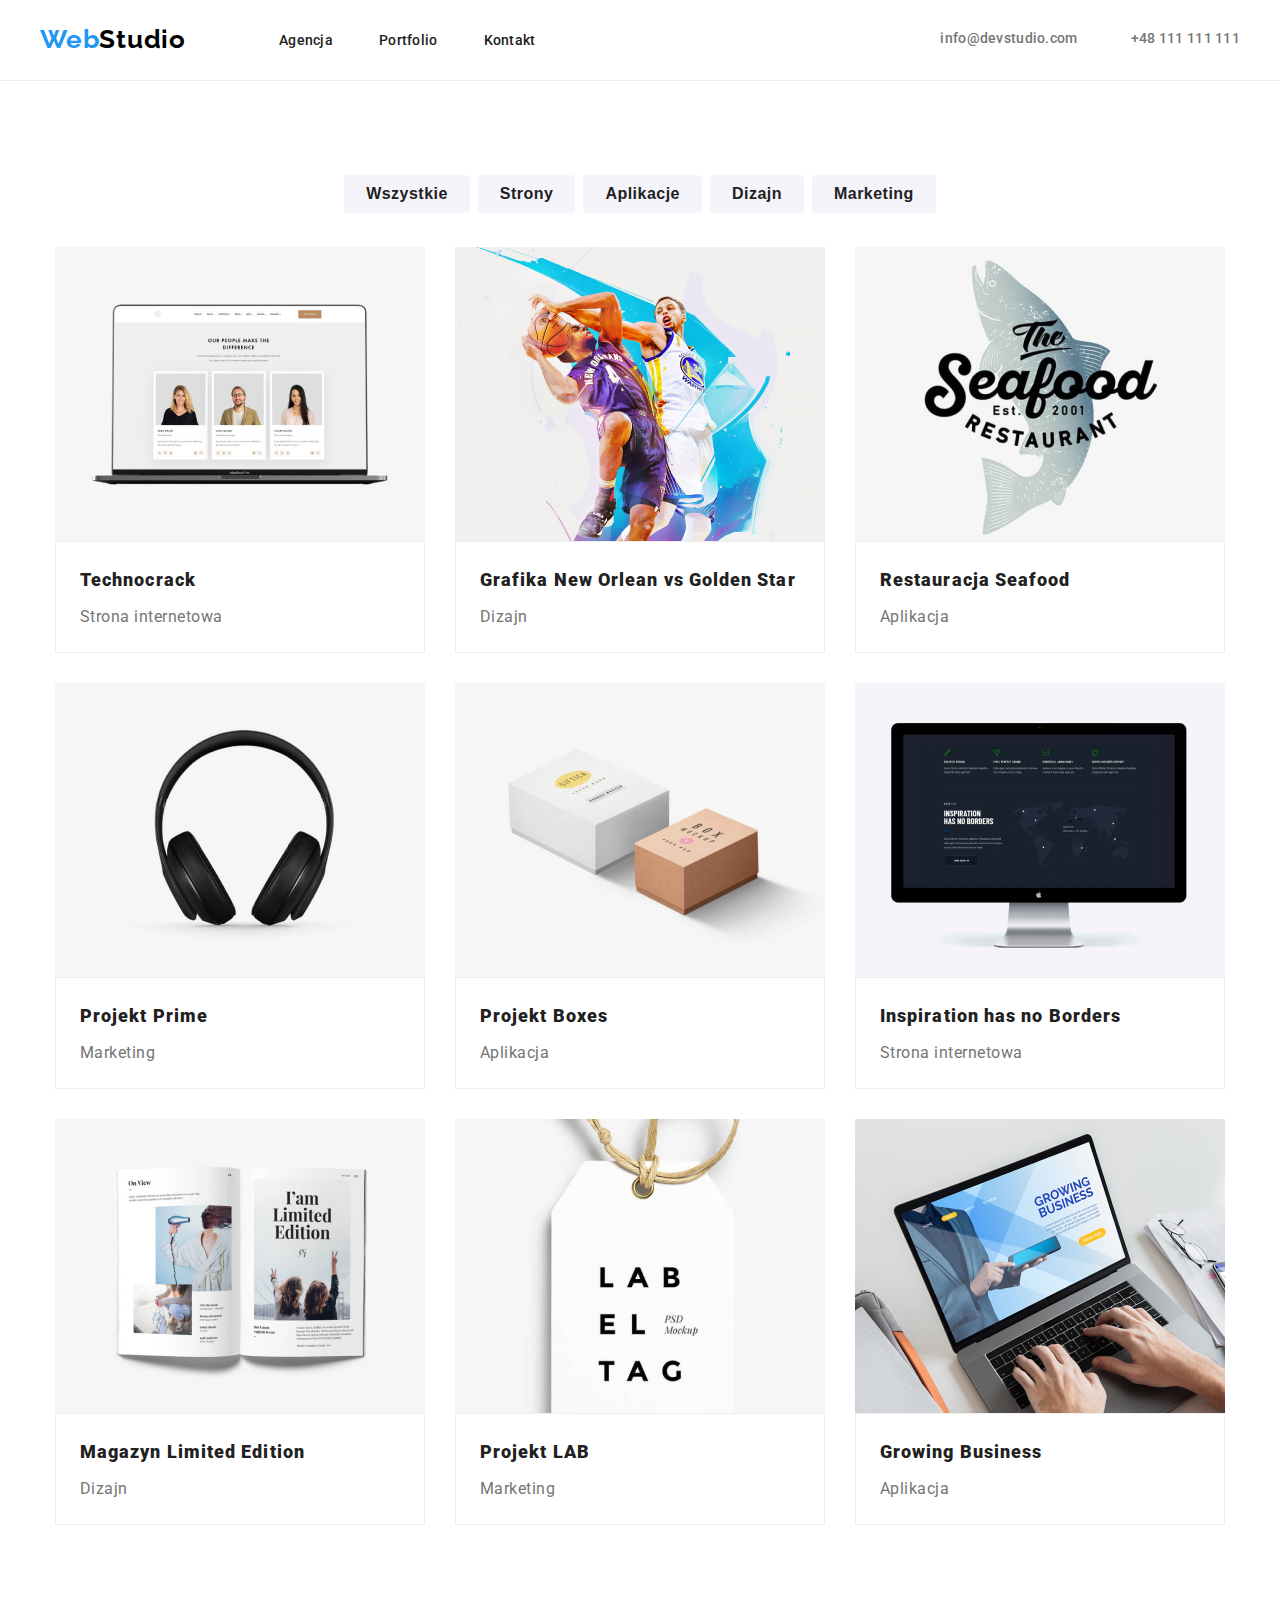
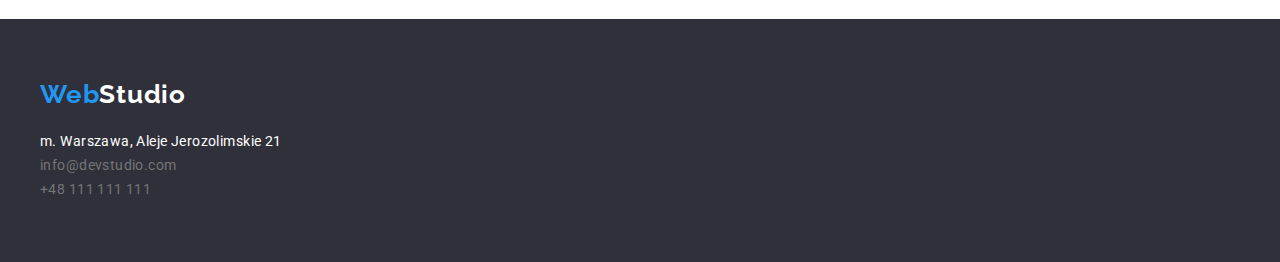
==== commit 62b3aa00: "fix part 5" ====
--- a/portfolio.html
+++ b/portfolio.html
@@ -44,7 +44,6 @@
                     >
                 </div>
             </div>
-            <div class="line"></div>
         </header>
         <main class="portfolio-main section">
             <div class="container">
--- a/css/style.css
+++ b/css/style.css
@@ -24,14 +24,15 @@
 ul {
     list-style: none;
 }
+.header {
+    border-bottom: 1px solid #ececec;
+    padding: 24px 0 25px;
+}
 
 .header > .container {
-    height: 80px;
     display: flex;
     align-items: center;
     justify-content: space-between;
-    padding-top: 0px;
-    margin: 0 auto;
 }
 
 .navigation {
@@ -53,7 +54,6 @@
 .main-nav {
     display: flex;
     align-items: center;
-    margin: 0;
     margin-left: 93px;
     gap: 46px;
     padding-left: 0px;
@@ -92,11 +92,10 @@
     background-color: var(--color4);
 }
 .main-question > .container {
-    height: 600px;
-    display: flex;
-    flex-direction: column;
-    align-items: center;
-    gap: 40px;
+    display: flex;
+    flex-direction: column;
+    align-items: center;
+    gap: 30px;
     justify-content: center;
 }
 .main-question h1 {
@@ -106,11 +105,11 @@
     font-weight: 900;
     font-size: 44px;
     line-height: 1.36;
-    width: 696px;
-    height: 120px;
     text-align: center;
-}
-
+    margin-left: 252px;
+    margin-right: 252px;
+    margin-top: 200px;
+}
 .main-question button {
     background: var(--color2);
     color: var(--color5);
@@ -121,16 +120,14 @@
     cursor: pointer;
     box-shadow: 0px 4px 4px rgba(0, 0, 0, 0.15);
     border-radius: 4px;
-    width: 200px;
-    height: 50px;
     border: none;
     outline: none;
+    margin-bottom: 200px;
 }
 .descriptions-list {
     display: flex;
     justify-content: center;
     gap: 30px;
-
     padding-left: 0px;
 }
 
@@ -146,8 +143,6 @@
     font-size: 14px;
     line-height: 1.71;
     letter-spacing: 0.03em;
-    width: 270px;
-    height: 75px;
     padding-top: 10px;
 }
 .specification-images > .container {
@@ -194,14 +189,13 @@
 }
 .team-list li {
     background: var(--color5);
-    width: 270px;
-    height: 368px;
     box-shadow: 0px 1px 3px rgba(0, 0, 0, 0.12), 0px 1px 1px rgba(0, 0, 0, 0.14),
         0px 2px 1px rgba(0, 0, 0, 0.2);
     border-radius: 0px 0px 4px 4px;
     display: flex;
     flex-direction: column;
     gap: 30px;
+    padding-bottom: 30px;
 }
 
 .team-list span:nth-child(odd) {
@@ -227,9 +221,9 @@
 
 .main-footer {
     background: var(--color4);
-    height: 252px;
-    display: flex;
-    justify-content: center;
+    display: flex;
+    justify-content: center;
+    padding: 60px 0;
 }
 
 .main-footer .container {
@@ -253,7 +247,6 @@
     display: flex;
     flex-direction: column;
     justify-content: space-between;
-    height: 81px;
 }
 
 .footer-contacts a {
@@ -267,7 +260,6 @@
 }
 
 .portfolio-main > .container {
-    height: 1360px;
     display: flex;
     flex-direction: column;
     align-items: center;
@@ -277,9 +269,6 @@
 .button-portfolio-list {
     display: flex;
     gap: 8px;
-    padding: 0;
-    width: 572;
-    height: 54;
 }
 
 .button-portfolio-list button {
@@ -305,28 +294,21 @@
 
 .portfolio-pages-list {
     display: flex;
-    padding-left: 0%;
 }
 
 .first-row {
     display: flex;
     gap: 30px;
-    padding-left: 0;
-    padding-right: 0;
 }
 
 .second-row {
     display: flex;
     gap: 30px;
-    padding-left: 0;
-    padding-right: 0;
 }
 
 .third-row {
     display: flex;
     gap: 30px;
-    padding-left: 0;
-    padding-right: 0;
 }
 
 .row-gap {
@@ -343,10 +325,7 @@
     border: 1px solid #eeeeee;
     margin-top: -4px;
 }
-.portfolio-pages-list li {
-    width: 370px;
-    height: 404px;
-}
+
 .portfolio-pages-list span:nth-child(odd) {
     font-weight: 700;
     font-size: 18px;
@@ -378,3 +357,6 @@
 .line {
     border: 1px solid var(--color8);
 }
+.order {
+    padding: 10px 41px 10px 42px;
+}
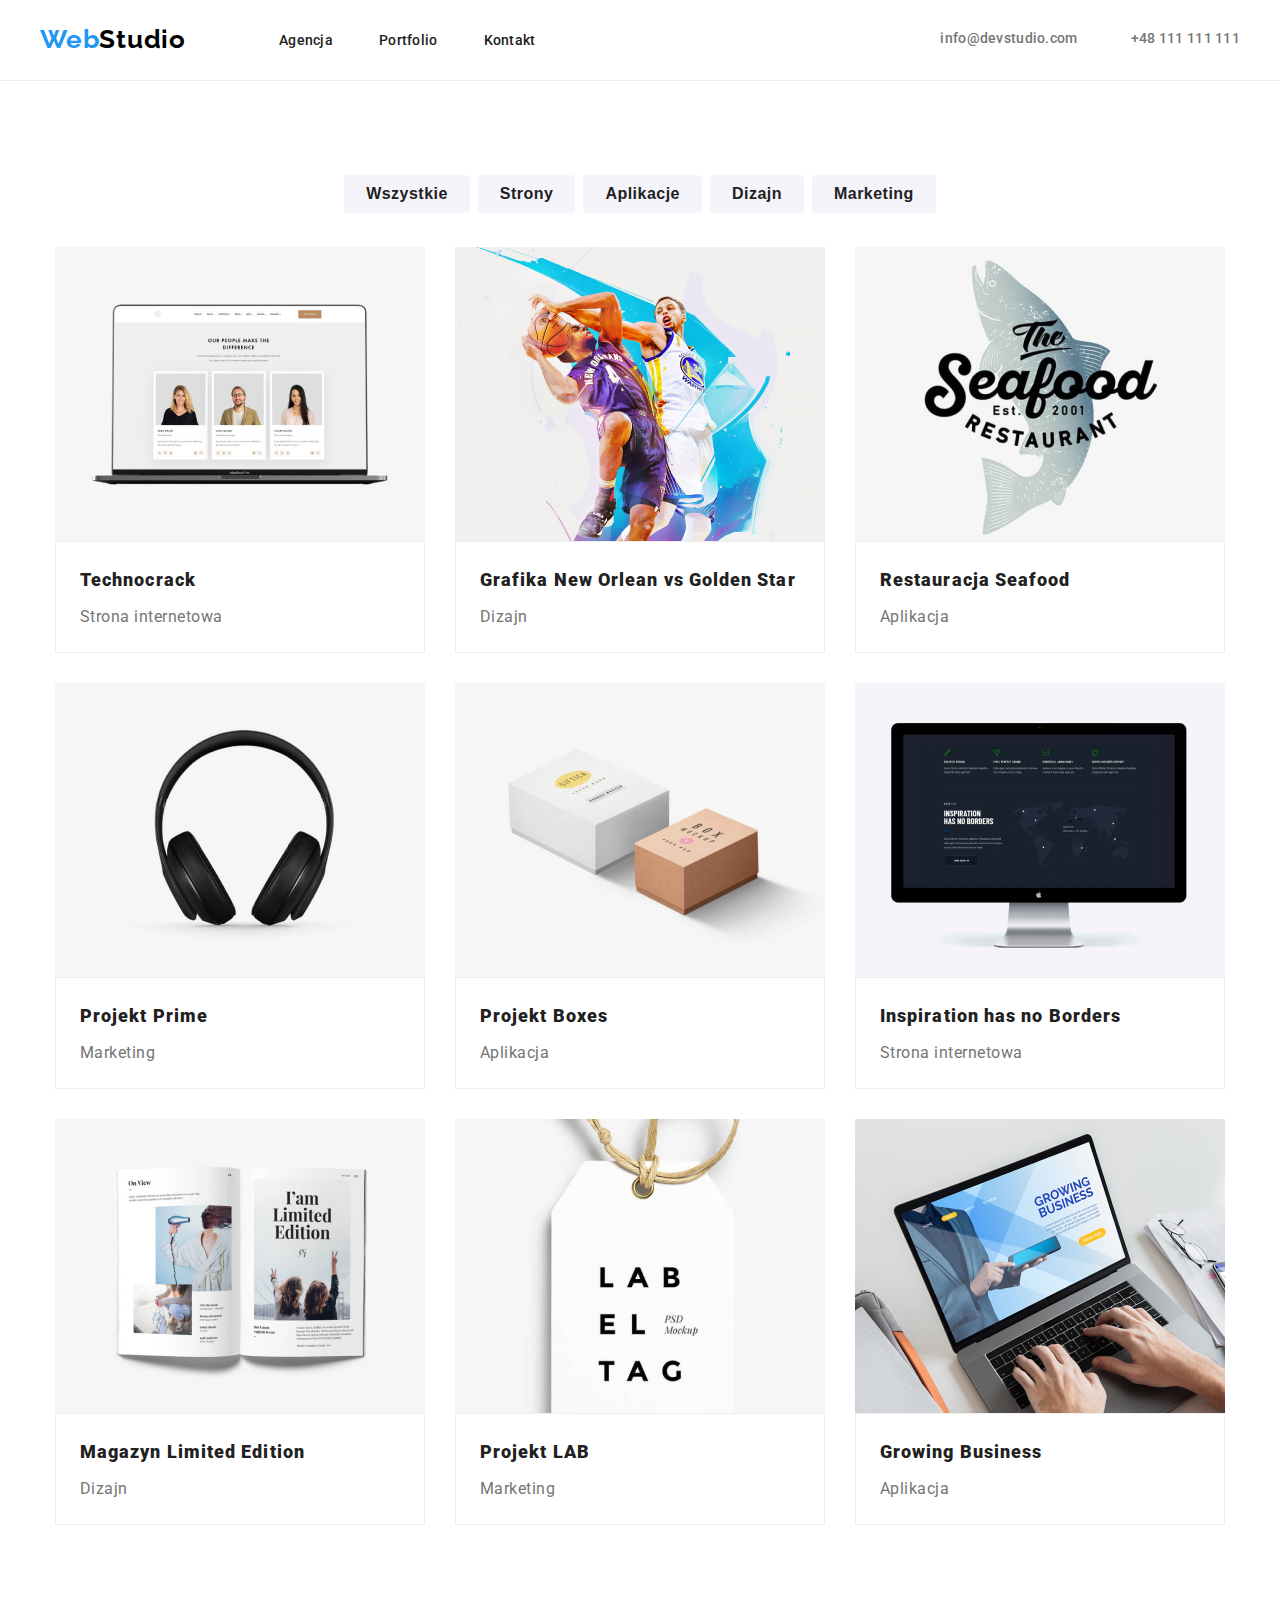
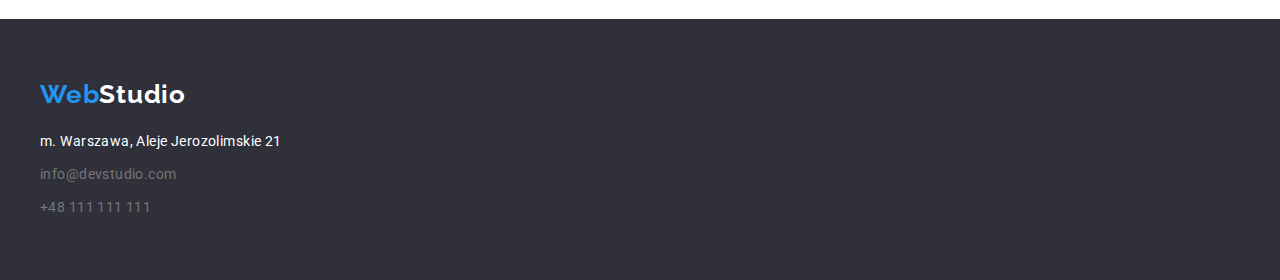
==== commit d90a65d8: "fix printer" ====
--- a/portfolio.html
+++ b/portfolio.html
@@ -1,217 +1,211 @@
 <!DOCTYPE html>
 <html lang="en">
-    <head>
-        <meta charset="UTF-8" />
-        <meta http-equiv="X-UA-Compatible" content="IE=edge" />
-        <meta name="viewport" content="width=device-width, initial-scale=1.0" />
-        <title>Portfolio zadanie 3 GoIT</title>
-        <!--font czcionka-->
-        <link rel="preconnect" href="https://fonts.googleapis.com" />
-        <link rel="preconnect" href="https://fonts.gstatic.com" crossorigin />
-        <link
-            href="https://fonts.googleapis.com/css2?family=Raleway:wght@700&family=Roboto:wght@400;500;700;900&display=swap"
-            rel="stylesheet"
-        />
-        <!--CSS-->
-        <link
-            rel="stylesheet"
-            href="https://cdnjs.cloudflare.com/ajax/libs/modern-normalize/1.1.0/modern-normalize.min.css"
-            integrity="sha512-wpPYUAdjBVSE4KJnH1VR1HeZfpl1ub8YT/NKx4PuQ5NmX2tKuGu6U/JRp5y+Y8XG2tV+wKQpNHVUX03MfMFn9Q=="
-            crossorigin="anonymous"
-            referrerpolicy="no-referrer"
-        />
-        <link rel="stylesheet" href="css/style.css" />
-    </head>
-    <body>
-        <header class="header">
-            <div class="container">
-                <nav class="navigation">
-                    <a class="logo" href="index.html"
-                        ><span class="logo-web">Web</span>Studio</a
-                    >
-                    <ul class="main-nav">
-                        <li><a href="#">Agencja</a></li>
-                        <li>
-                            <a href="portfolio.html">Portfolio</a>
-                        </li>
-                        <li><a href="#">Kontakt</a></li>
-                    </ul>
-                </nav>
-                <div class="header-contacts">
-                    <a href="mailto:info@devstudio.com">info@devstudio.com</a>
-                    <a href="tel:+48111111111" class="phone-number"
-                        >+48 111 111 111</a
-                    >
-                </div>
-            </div>
-        </header>
-        <main class="portfolio-main section">
-            <div class="container">
-                <div class="button-portfolio">
-                    <ul class="button-portfolio-list">
-                        <li>
-                            <button type="button">
-                                <b>Wszystkie</b>
-                            </button>
-                        </li>
-                        <li>
-                            <button type="button">
-                                <b>Strony</b>
-                            </button>
-                        </li>
-                        <li>
-                            <button type="button">
-                                <b>Aplikacje</b>
-                            </button>
-                        </li>
-                        <li>
-                            <button type="button">
-                                <b>Dizajn</b>
-                            </button>
-                        </li>
-                        <li>
-                            <button type="button">
-                                <b>Marketing</b>
-                            </button>
-                        </li>
-                    </ul>
-                </div>
-                <!--Menu-->
-                <div class="row-gap">
-                    <ul class="portfolio-pages-list first-row">
-                        <li>
-                            <img
-                                src="images/technocrack.jpg"
-                                alt="strona internetowa ekranie laptopa"
-                                width="370"
-                                height="294"
-                            />
-                            <div class="tale">
-                                <span><b>Technocrack</b></span>
-                                <span>Strona internetowa</span>
-                            </div>
-                        </li>
-                        <li>
-                            <img
-                                src="images/new-graphics.jpg"
-                                alt="dwóch zawodników koszykówki"
-                                width="370"
-                                height="294"
-                            />
-                            <div class="tale">
-                                <span
-                                    ><b
-                                        >Grafika New Orlean vs Golden Star</b
-                                    ></span
-                                >
-                                <span>Dizajn</span>
-                            </div>
-                        </li>
-                        <li>
-                            <img
-                                src="images/seafood-restaurant.jpg"
-                                alt="logo z rybą"
-                                width="370"
-                                height="294"
-                            />
-                            <div class="tale">
-                                <span><b>Restauracja Seafood</b></span>
-                                <span>Aplikacja</span>
-                            </div>
-                        </li>
-                    </ul>
-                    <ul class="portfolio-pages-list second-row">
-                        <li>
-                            <img
-                                src="images/project-prime.jpg"
-                                alt="czarne słuchawki"
-                                width="370"
-                                height="294"
-                            />
-                            <div class="tale">
-                                <span><b>Projekt Prime</b></span>
-                                <span>Marketing</span>
-                            </div>
-                        </li>
-                        <li>
-                            <img
-                                src="images/project-boxes.jpg"
-                                alt="podpisane pudełka"
-                                width="370"
-                                height="294"
-                            />
-                            <div class="tale">
-                                <span><b>Projekt Boxes</b></span>
-                                <span>Aplikacja</span>
-                            </div>
-                        </li>
-                        <li>
-                            <img
-                                src="images/boards.jpg"
-                                alt="ekran monitora z aplikacją"
-                                width="370"
-                                height="294"
-                            />
-                            <div class="tale">
-                                <span><b>Inspiration has no Borders</b></span>
-                                <span>Strona internetowa</span>
-                            </div>
-                        </li>
-                    </ul>
-                    <ul class="portfolio-pages-list third-row">
-                        <li>
-                            <img
-                                src="images/magazines.jpg"
-                                alt="magazyn otwarty na losowej stronie"
-                                width="370"
-                                height="294"
-                            />
-                            <div class="tale">
-                                <span><b>Magazyn Limited Edition</b></span>
-                                <span>Dizajn</span>
-                            </div>
-                        </li>
-                        <li>
-                            <img
-                                src="images/lab.jpg"
-                                alt="etykieta lab"
-                                width="370"
-                                height="294"
-                            />
-                            <div class="tale">
-                                <span><b>Projekt LAB</b></span>
-                                <span>Marketing</span>
-                            </div>
-                        </li>
-                        <li>
-                            <img
-                                src="images/business.jpg"
-                                alt="osoba pracująca na laptopie"
-                                width="370"
-                                height="294"
-                            />
-                            <div class="tale">
-                                <span><b>Growing Business</b></span>
-                                <span>Aplikacja</span>
-                            </div>
-                        </li>
-                    </ul>
-                </div>
-            </div>
-        </main>
-        <!--stopka-->
-        <footer class="main-footer">
-            <div class="container">
-                <a class="logo" href="index.html"
-                    ><span class="logo-web">Web</span
-                    ><span class="logo-studio">Studio</span></a
-                >
-                <address class="footer-contacts">
-                    m. Warszawa, Aleje Jerozolimskie 21
-                    <a href="mailto:info@devstudio.com">info@devstudio.com</a>
-                    <a href="tel:+48111111111">+48 111 111 111</a>
-                </address>
-            </div>
-        </footer>
-    </body>
+  <head>
+    <meta charset="UTF-8" />
+    <meta http-equiv="X-UA-Compatible" content="IE=edge" />
+    <meta name="viewport" content="width=device-width, initial-scale=1.0" />
+    <title>Portfolio zadanie 3 GoIT</title>
+    <!--font czcionka-->
+    <link rel="preconnect" href="https://fonts.googleapis.com" />
+    <link rel="preconnect" href="https://fonts.gstatic.com" crossorigin />
+    <link
+      href="https://fonts.googleapis.com/css2?family=Raleway:wght@700&family=Roboto:wght@400;500;700;900&display=swap"
+      rel="stylesheet"
+    />
+    <!--CSS-->
+    <link
+      rel="stylesheet"
+      href="https://cdnjs.cloudflare.com/ajax/libs/modern-normalize/1.1.0/modern-normalize.min.css"
+      integrity="sha512-wpPYUAdjBVSE4KJnH1VR1HeZfpl1ub8YT/NKx4PuQ5NmX2tKuGu6U/JRp5y+Y8XG2tV+wKQpNHVUX03MfMFn9Q=="
+      crossorigin="anonymous"
+      referrerpolicy="no-referrer"
+    />
+    <link rel="stylesheet" href="css/style.css" />
+  </head>
+  <body>
+    <header class="header">
+      <div class="container">
+        <nav class="navigation">
+          <a class="logo" href="index.html"
+            ><span class="logo-web">Web</span>Studio</a
+          >
+          <ul class="main-nav">
+            <li><a href="#">Agencja</a></li>
+            <li>
+              <a href="portfolio.html">Portfolio</a>
+            </li>
+            <li><a href="#">Kontakt</a></li>
+          </ul>
+        </nav>
+        <div class="header-contacts">
+          <a href="mailto:info@devstudio.com">info@devstudio.com</a>
+          <a href="tel:+48111111111" class="phone-number">+48 111 111 111</a>
+        </div>
+      </div>
+    </header>
+    <main class="portfolio-main section">
+      <div class="container">
+        <div class="button-portfolio">
+          <ul class="button-portfolio-list">
+            <li>
+              <button type="button">
+                <b>Wszystkie</b>
+              </button>
+            </li>
+            <li>
+              <button type="button">
+                <b>Strony</b>
+              </button>
+            </li>
+            <li>
+              <button type="button">
+                <b>Aplikacje</b>
+              </button>
+            </li>
+            <li>
+              <button type="button">
+                <b>Dizajn</b>
+              </button>
+            </li>
+            <li>
+              <button type="button">
+                <b>Marketing</b>
+              </button>
+            </li>
+          </ul>
+        </div>
+        <!--Menu-->
+        <div class="row-gap">
+          <ul class="portfolio-pages-list first-row">
+            <li>
+              <img
+                src="images/technocrack.jpg"
+                alt="strona internetowa ekranie laptopa"
+                width="370"
+                height="294"
+              />
+              <div class="tale">
+                <span><b>Technocrack</b></span>
+                <span>Strona internetowa</span>
+              </div>
+            </li>
+            <li>
+              <img
+                src="images/new-graphics.jpg"
+                alt="dwóch zawodników koszykówki"
+                width="370"
+                height="294"
+              />
+              <div class="tale">
+                <span><b>Grafika New Orlean vs Golden Star</b></span>
+                <span>Dizajn</span>
+              </div>
+            </li>
+            <li>
+              <img
+                src="images/seafood-restaurant.jpg"
+                alt="logo z rybą"
+                width="370"
+                height="294"
+              />
+              <div class="tale">
+                <span><b>Restauracja Seafood</b></span>
+                <span>Aplikacja</span>
+              </div>
+            </li>
+          </ul>
+          <ul class="portfolio-pages-list second-row">
+            <li>
+              <img
+                src="images/project-prime.jpg"
+                alt="czarne słuchawki"
+                width="370"
+                height="294"
+              />
+              <div class="tale">
+                <span><b>Projekt Prime</b></span>
+                <span>Marketing</span>
+              </div>
+            </li>
+            <li>
+              <img
+                src="images/project-boxes.jpg"
+                alt="podpisane pudełka"
+                width="370"
+                height="294"
+              />
+              <div class="tale">
+                <span><b>Projekt Boxes</b></span>
+                <span>Aplikacja</span>
+              </div>
+            </li>
+            <li>
+              <img
+                src="images/boards.jpg"
+                alt="ekran monitora z aplikacją"
+                width="370"
+                height="294"
+              />
+              <div class="tale">
+                <span><b>Inspiration has no Borders</b></span>
+                <span>Strona internetowa</span>
+              </div>
+            </li>
+          </ul>
+          <ul class="portfolio-pages-list third-row">
+            <li>
+              <img
+                src="images/magazines.jpg"
+                alt="magazyn otwarty na losowej stronie"
+                width="370"
+                height="294"
+              />
+              <div class="tale">
+                <span><b>Magazyn Limited Edition</b></span>
+                <span>Dizajn</span>
+              </div>
+            </li>
+            <li>
+              <img
+                src="images/lab.jpg"
+                alt="etykieta lab"
+                width="370"
+                height="294"
+              />
+              <div class="tale">
+                <span><b>Projekt LAB</b></span>
+                <span>Marketing</span>
+              </div>
+            </li>
+            <li>
+              <img
+                src="images/business.jpg"
+                alt="osoba pracująca na laptopie"
+                width="370"
+                height="294"
+              />
+              <div class="tale">
+                <span><b>Growing Business</b></span>
+                <span>Aplikacja</span>
+              </div>
+            </li>
+          </ul>
+        </div>
+      </div>
+    </main>
+    <!--stopka-->
+    <footer class="main-footer">
+      <div class="container">
+        <a class="logo" href="index.html"
+          ><span class="logo-web">Web</span
+          ><span class="logo-studio">Studio</span></a
+        >
+        <address class="footer-contacts">
+          m. Warszawa, Aleje Jerozolimskie 21
+          <a href="mailto:info@devstudio.com">info@devstudio.com</a>
+          <a href="tel:+48111111111">+48 111 111 111</a>
+        </address>
+      </div>
+    </footer>
+  </body>
 </html>
--- a/css/style.css
+++ b/css/style.css
@@ -108,7 +108,7 @@
     text-align: center;
     margin-left: 252px;
     margin-right: 252px;
-    margin-top: 200px;
+    margin-top: 106px;
 }
 .main-question button {
     background: var(--color2);
@@ -122,7 +122,7 @@
     border-radius: 4px;
     border: none;
     outline: none;
-    margin-bottom: 200px;
+    margin-bottom: 106px;
 }
 .descriptions-list {
     display: flex;
@@ -145,13 +145,16 @@
     letter-spacing: 0.03em;
     padding-top: 10px;
 }
+.specification-images {
+    margin-top: -94px;
+}
+
 .specification-images > .container {
     display: flex;
     justify-items: center;
     flex-direction: column;
     align-items: center;
     gap: 50px;
-    margin-bottom: 94px;
 }
 .specification-images h2 {
     font-weight: 700;
@@ -247,6 +250,7 @@
     display: flex;
     flex-direction: column;
     justify-content: space-between;
+    gap: 9px;
 }
 
 .footer-contacts a {
